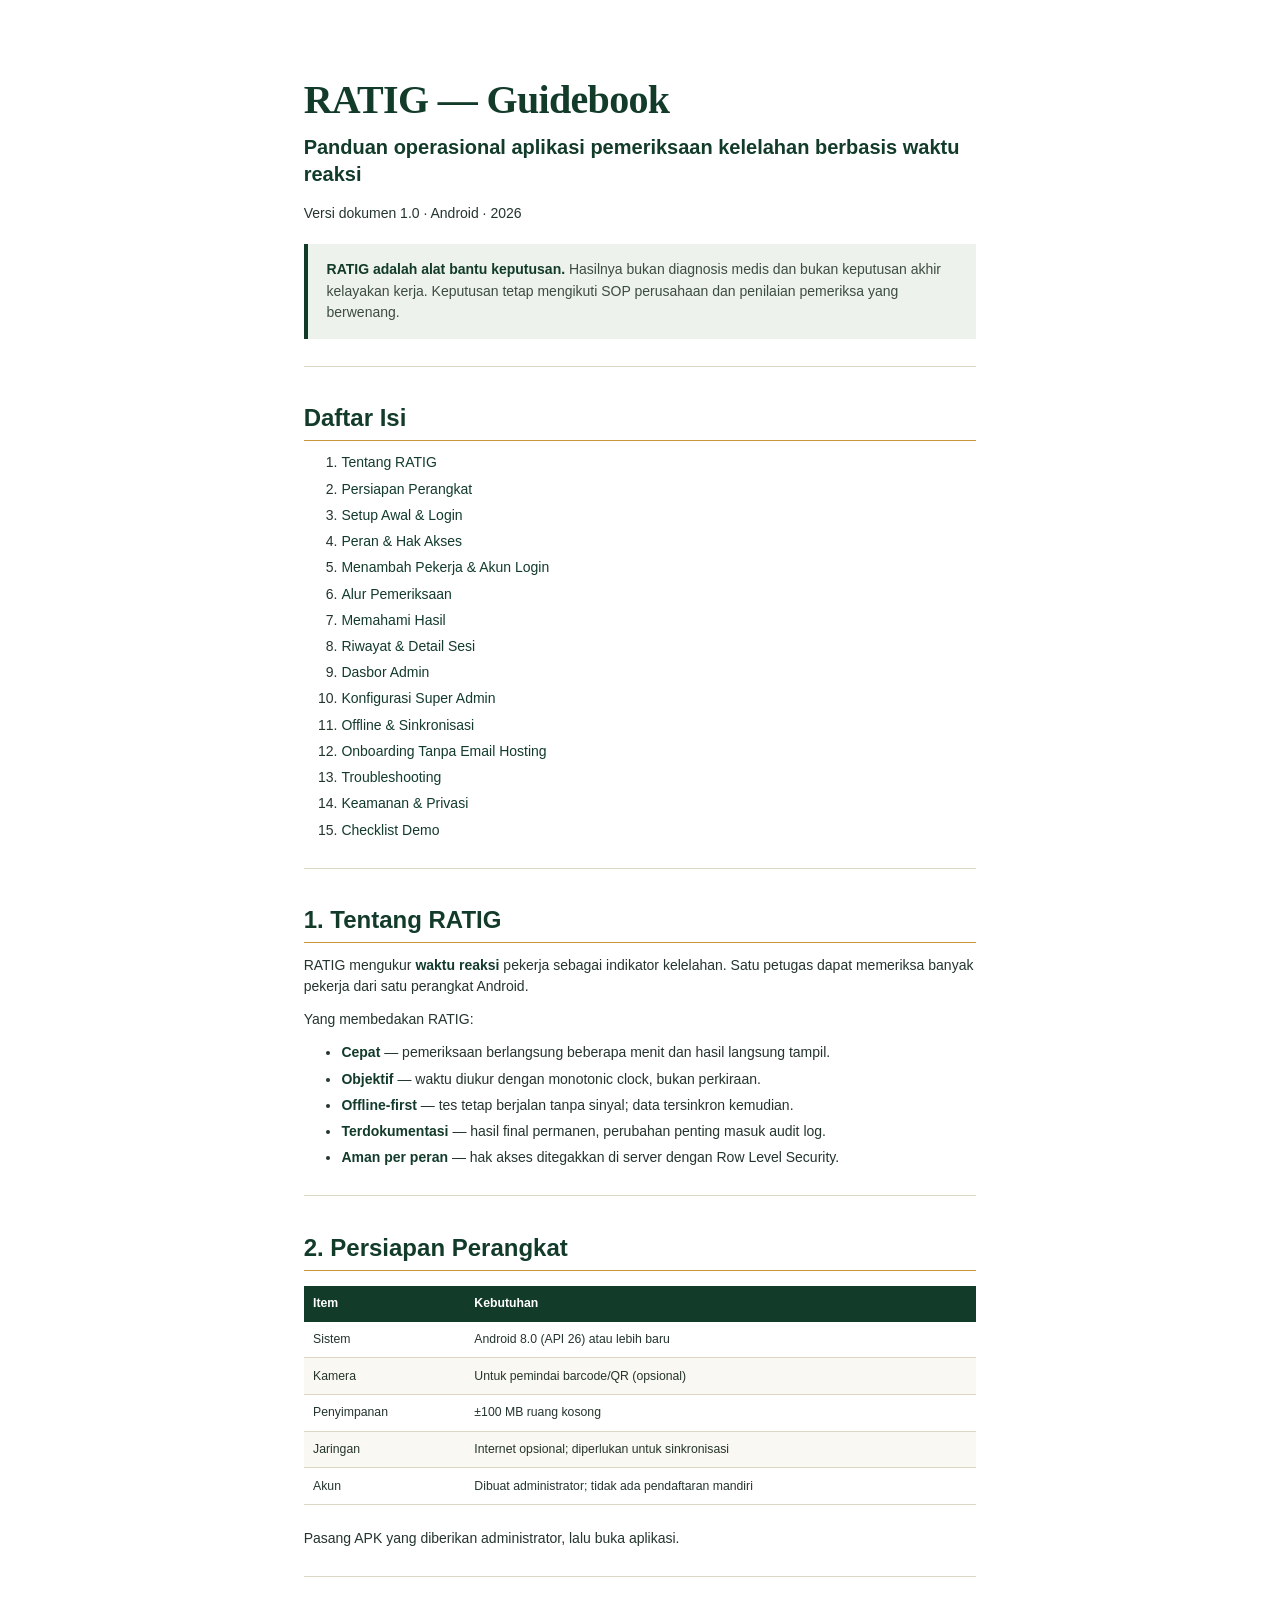
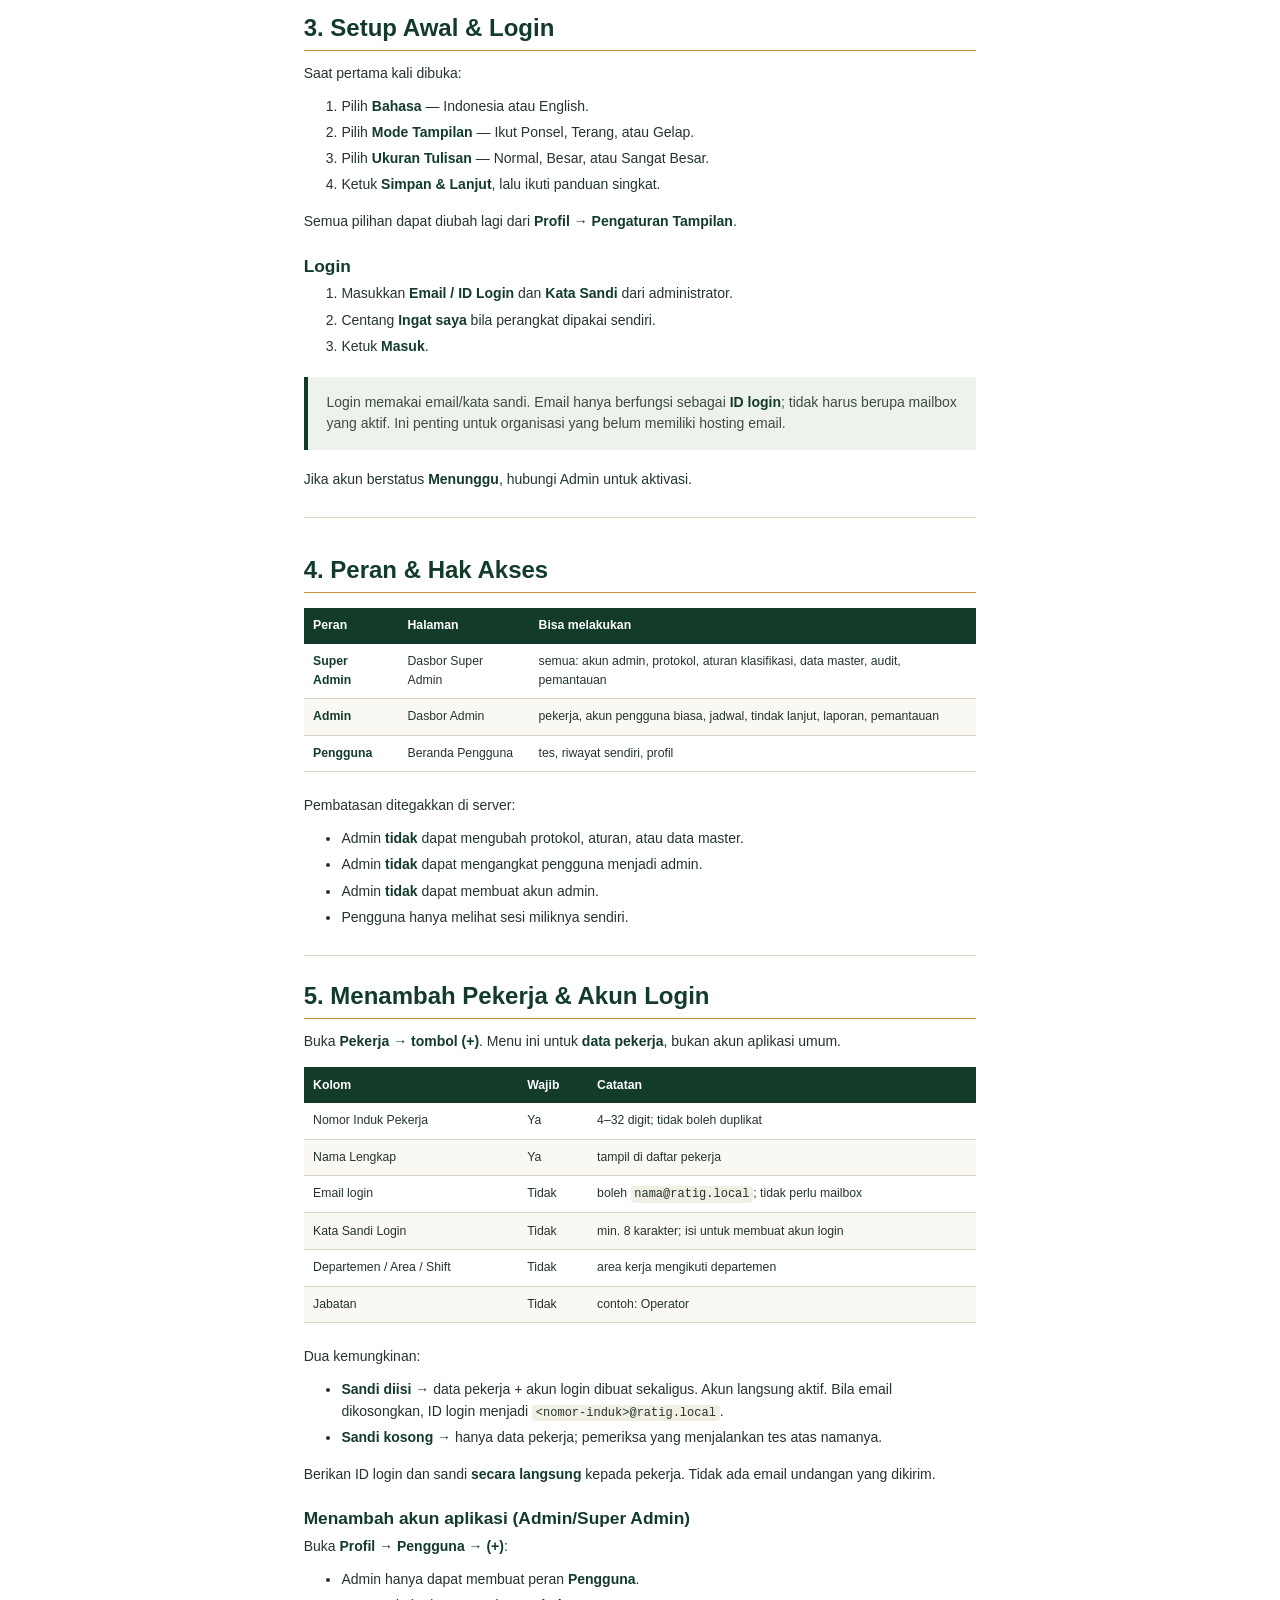
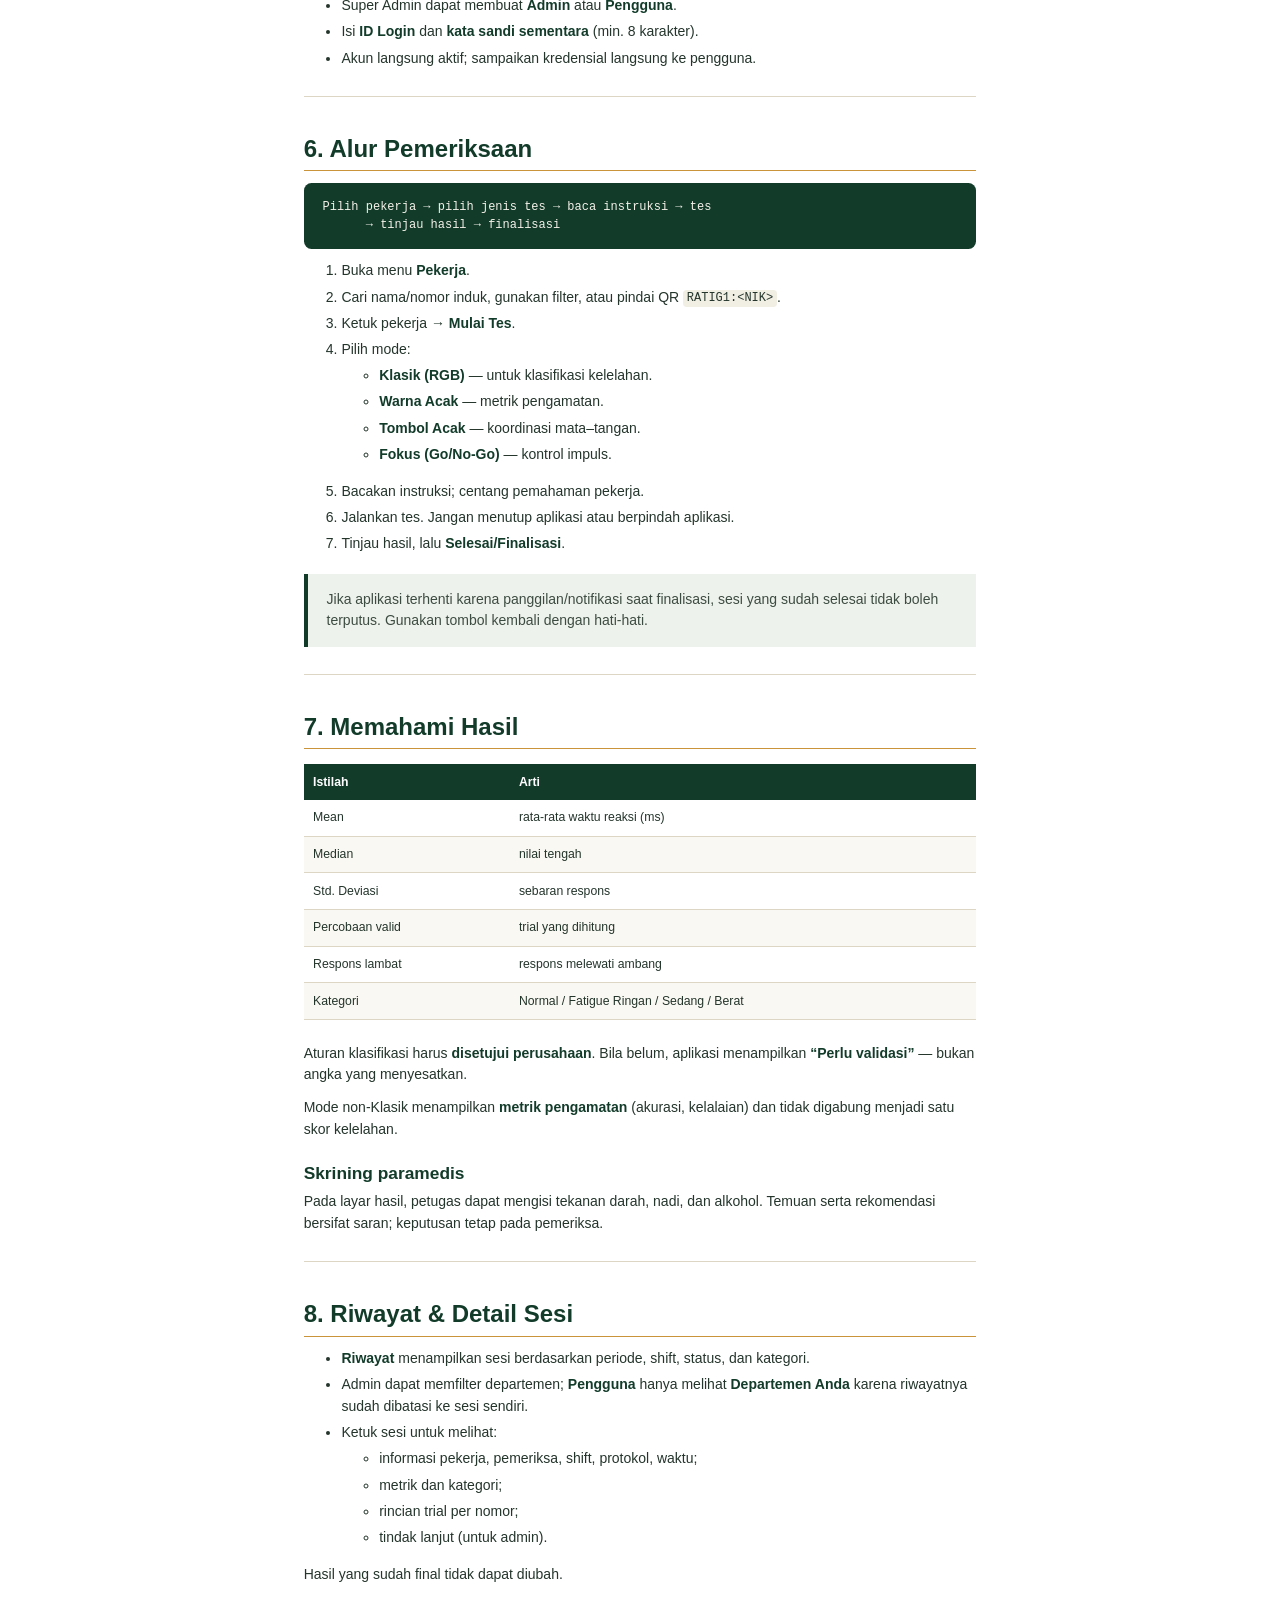
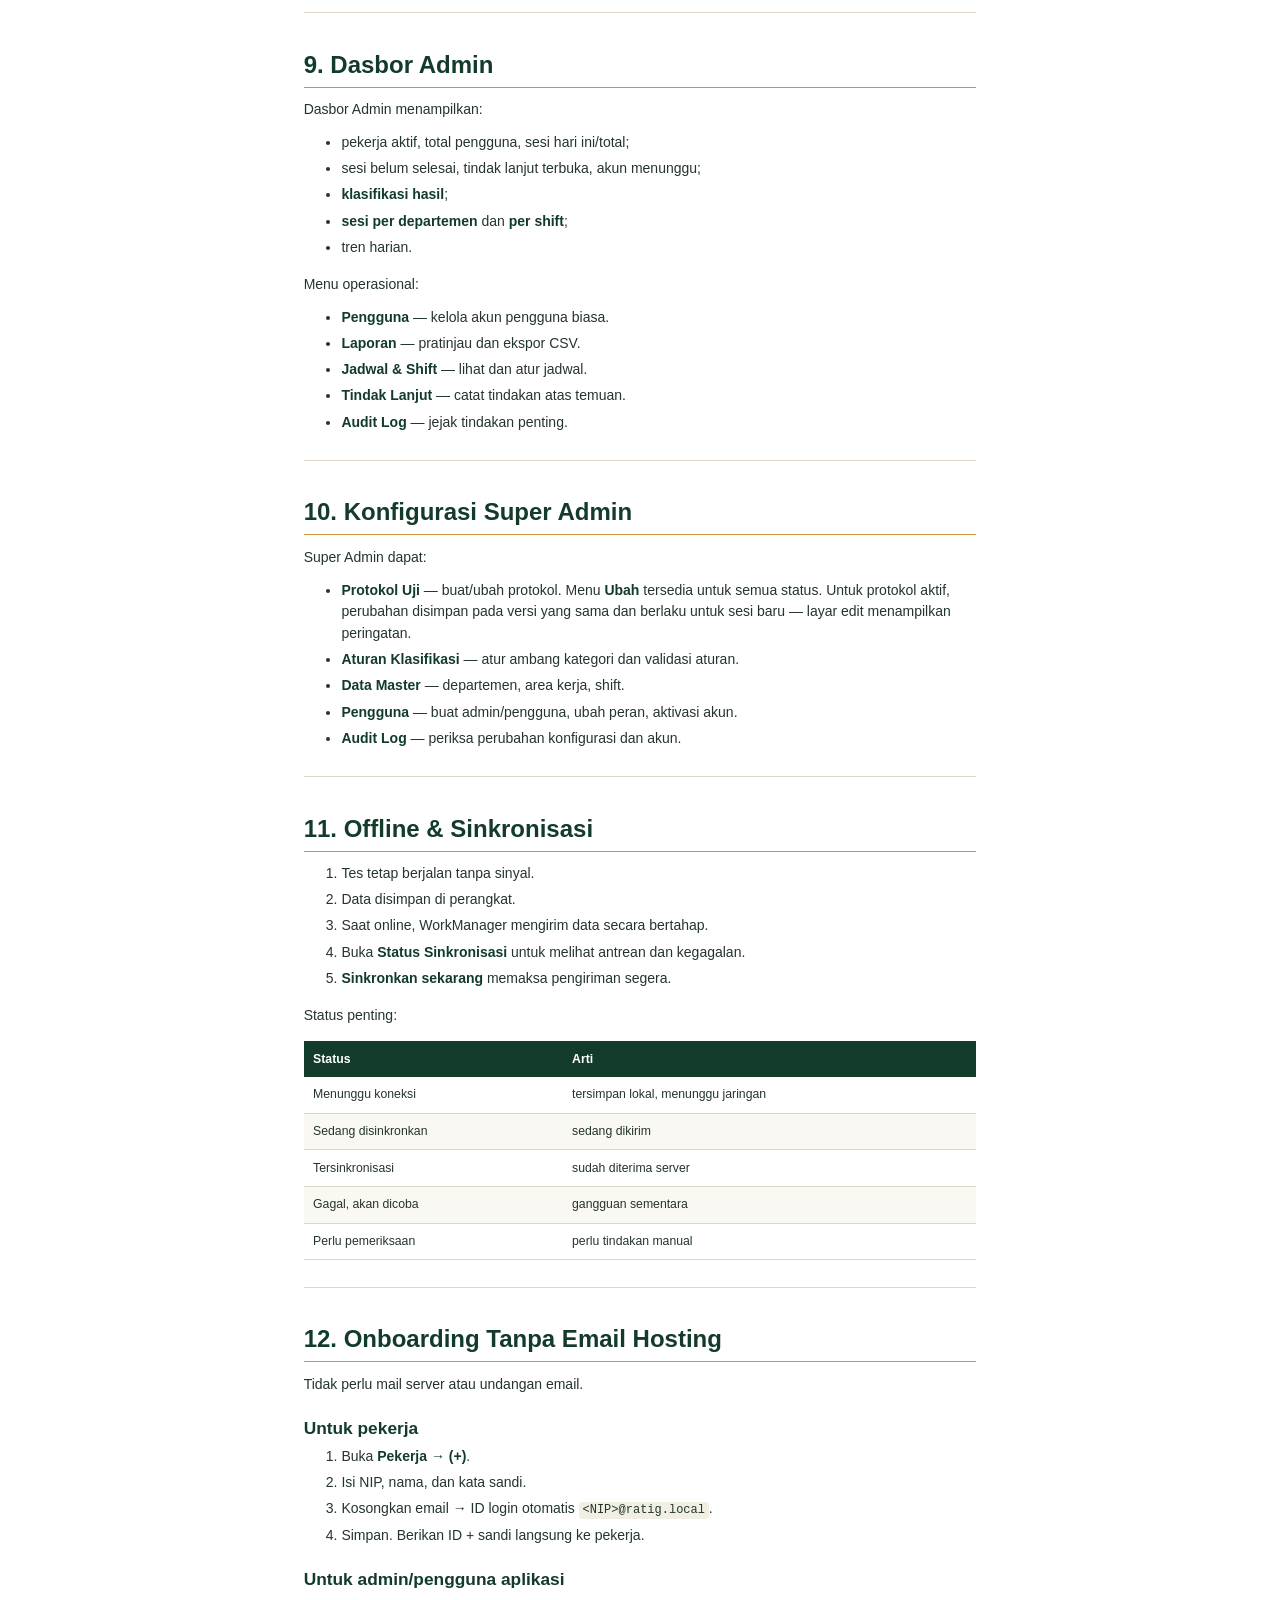
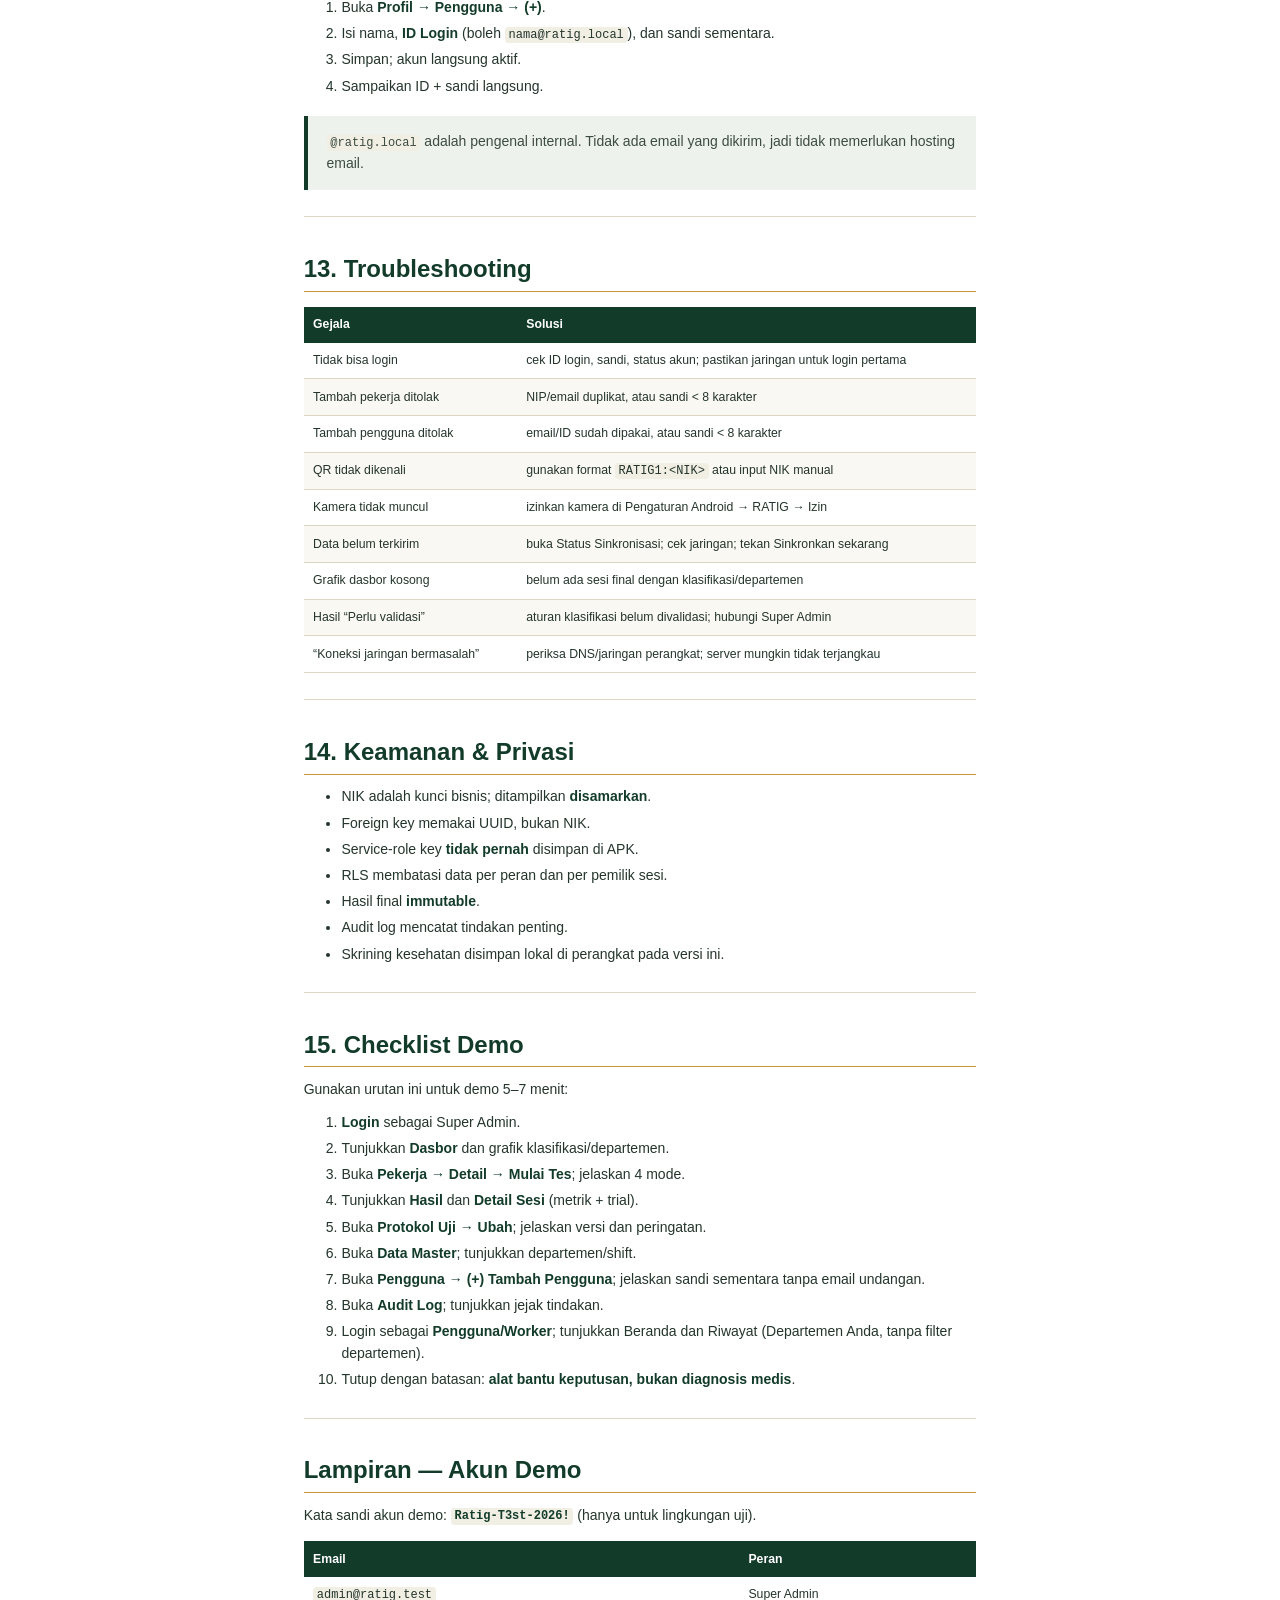
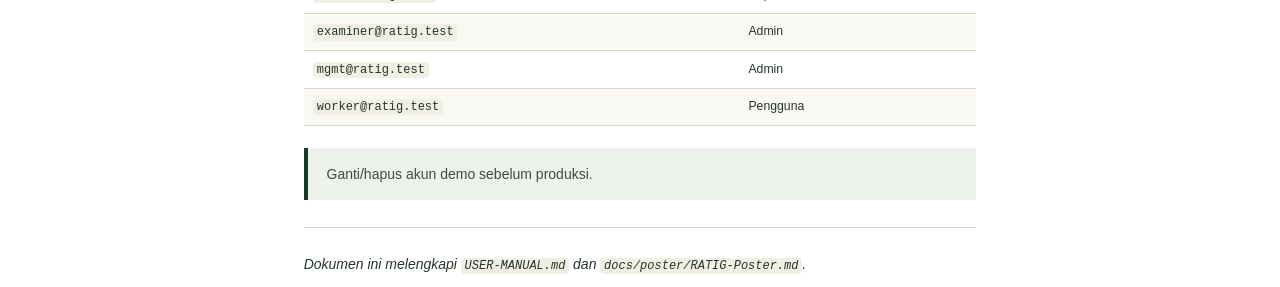
==== docs/guidebook/RATIG-Guidebook.html @ 35137313 "docs: add poster, guidebook, and narrated demo video - A2 poster (Markdown source, HTML layout, 2480" ====
<!DOCTYPE html>
<html xmlns="http://www.w3.org/1999/xhtml">
<head>
  <meta charset="utf-8" />
  <meta name="generator" content="pandoc 3.10.2" />
  <meta name="viewport" content="width=device-width, initial-scale=1.0, user-scalable=yes" />
  <title>RATIG — Guidebook</title>
  <style>
    /* Default styles provided by pandoc.
    ** See https://pandoc.org/MANUAL.html#variables-for-html for config info.
    */
    span.smallcaps{font-variant: small-caps;}
    div.columns{display: flex; gap: 1.5em;}
    div.column{flex: auto;}
    @media screen {
    div.columns{gap: min(4vw, 1.5em);}
    div.column{overflow-x: auto;}
    }
    div.hanging-indent{margin-left: 1.5em; text-indent: -1.5em;}
    /* The extra [class] is a hack that increases specificity enough to
       override a similar rule in reveal.js */
    ul.task-list[class]{list-style: none;}
    ul.task-list li input[type="checkbox"] {
      font-size: inherit;
      width: 0.8em;
      margin: 0 0.8em 0.2em -1.6em;
      vertical-align: middle;
    }
    .display.math{display: block; text-align: center; margin: 0.5rem auto;}
  </style>
  <link rel="stylesheet" href="guidebook.css" />
</head>
<body>
<header id="title-block-header">
<h1 class="title">RATIG — Guidebook</h1>
</header>
<h1 id="ratig--guidebook">RATIG — Guidebook</h1>
<p><strong>Panduan operasional aplikasi pemeriksaan kelelahan berbasis
waktu reaksi</strong></p>
<p>Versi dokumen 1.0 · Android · 2026</p>
<blockquote>
<p><strong>RATIG adalah alat bantu keputusan.</strong> Hasilnya bukan
diagnosis medis dan bukan keputusan akhir kelayakan kerja. Keputusan
tetap mengikuti SOP perusahaan dan penilaian pemeriksa yang
berwenang.</p>
</blockquote>
<hr />
<h2 id="daftar-isi">Daftar Isi</h2>
<ol type="1">
<li><a href="#1-tentang-ratig">Tentang RATIG</a></li>
<li><a href="#2-persiapan-perangkat">Persiapan Perangkat</a></li>
<li><a href="#3-setup-awal--login">Setup Awal &amp; Login</a></li>
<li><a href="#4-peran--hak-akses">Peran &amp; Hak Akses</a></li>
<li><a href="#5-menambah-pekerja--akun-login">Menambah Pekerja &amp;
Akun Login</a></li>
<li><a href="#6-alur-pemeriksaan">Alur Pemeriksaan</a></li>
<li><a href="#7-memahami-hasil">Memahami Hasil</a></li>
<li><a href="#8-riwayat--detail-sesi">Riwayat &amp; Detail Sesi</a></li>
<li><a href="#9-dasbor-admin">Dasbor Admin</a></li>
<li><a href="#10-konfigurasi-super-admin">Konfigurasi Super
Admin</a></li>
<li><a href="#11-offline--sinkronisasi">Offline &amp;
Sinkronisasi</a></li>
<li><a href="#12-onboarding-tanpa-email-hosting">Onboarding Tanpa Email
Hosting</a></li>
<li><a href="#13-troubleshooting">Troubleshooting</a></li>
<li><a href="#14-keamanan--privasi">Keamanan &amp; Privasi</a></li>
<li><a href="#15-checklist-demo">Checklist Demo</a></li>
</ol>
<hr />
<h2 id="1-tentang-ratig">1. Tentang RATIG</h2>
<p>RATIG mengukur <strong>waktu reaksi</strong> pekerja sebagai
indikator kelelahan. Satu petugas dapat memeriksa banyak pekerja dari
satu perangkat Android.</p>
<p>Yang membedakan RATIG:</p>
<ul>
<li><strong>Cepat</strong> — pemeriksaan berlangsung beberapa menit dan
hasil langsung tampil.</li>
<li><strong>Objektif</strong> — waktu diukur dengan monotonic clock,
bukan perkiraan.</li>
<li><strong>Offline-first</strong> — tes tetap berjalan tanpa sinyal;
data tersinkron kemudian.</li>
<li><strong>Terdokumentasi</strong> — hasil final permanen, perubahan
penting masuk audit log.</li>
<li><strong>Aman per peran</strong> — hak akses ditegakkan di server
dengan Row Level Security.</li>
</ul>
<hr />
<h2 id="2-persiapan-perangkat">2. Persiapan Perangkat</h2>
<table>
<thead>
<tr>
<th>Item</th>
<th>Kebutuhan</th>
</tr>
</thead>
<tbody>
<tr>
<td>Sistem</td>
<td>Android 8.0 (API 26) atau lebih baru</td>
</tr>
<tr>
<td>Kamera</td>
<td>Untuk pemindai barcode/QR (opsional)</td>
</tr>
<tr>
<td>Penyimpanan</td>
<td>±100 MB ruang kosong</td>
</tr>
<tr>
<td>Jaringan</td>
<td>Internet opsional; diperlukan untuk sinkronisasi</td>
</tr>
<tr>
<td>Akun</td>
<td>Dibuat administrator; tidak ada pendaftaran mandiri</td>
</tr>
</tbody>
</table>
<p>Pasang APK yang diberikan administrator, lalu buka aplikasi.</p>
<hr />
<h2 id="3-setup-awal--login">3. Setup Awal &amp; Login</h2>
<p>Saat pertama kali dibuka:</p>
<ol type="1">
<li>Pilih <strong>Bahasa</strong> — Indonesia atau English.</li>
<li>Pilih <strong>Mode Tampilan</strong> — Ikut Ponsel, Terang, atau
Gelap.</li>
<li>Pilih <strong>Ukuran Tulisan</strong> — Normal, Besar, atau Sangat
Besar.</li>
<li>Ketuk <strong>Simpan &amp; Lanjut</strong>, lalu ikuti panduan
singkat.</li>
</ol>
<p>Semua pilihan dapat diubah lagi dari <strong>Profil → Pengaturan
Tampilan</strong>.</p>
<h3 id="login">Login</h3>
<ol type="1">
<li>Masukkan <strong>Email / ID Login</strong> dan <strong>Kata
Sandi</strong> dari administrator.</li>
<li>Centang <strong>Ingat saya</strong> bila perangkat dipakai
sendiri.</li>
<li>Ketuk <strong>Masuk</strong>.</li>
</ol>
<blockquote>
<p>Login memakai email/kata sandi. Email hanya berfungsi sebagai
<strong>ID login</strong>; tidak harus berupa mailbox yang aktif. Ini
penting untuk organisasi yang belum memiliki hosting email.</p>
</blockquote>
<p>Jika akun berstatus <strong>Menunggu</strong>, hubungi Admin untuk
aktivasi.</p>
<hr />
<h2 id="4-peran--hak-akses">4. Peran &amp; Hak Akses</h2>
<table>
<thead>
<tr>
<th>Peran</th>
<th>Halaman</th>
<th>Bisa melakukan</th>
</tr>
</thead>
<tbody>
<tr>
<td><strong>Super Admin</strong></td>
<td>Dasbor Super Admin</td>
<td>semua: akun admin, protokol, aturan klasifikasi, data master, audit,
pemantauan</td>
</tr>
<tr>
<td><strong>Admin</strong></td>
<td>Dasbor Admin</td>
<td>pekerja, akun pengguna biasa, jadwal, tindak lanjut, laporan,
pemantauan</td>
</tr>
<tr>
<td><strong>Pengguna</strong></td>
<td>Beranda Pengguna</td>
<td>tes, riwayat sendiri, profil</td>
</tr>
</tbody>
</table>
<p>Pembatasan ditegakkan di server:</p>
<ul>
<li>Admin <strong>tidak</strong> dapat mengubah protokol, aturan, atau
data master.</li>
<li>Admin <strong>tidak</strong> dapat mengangkat pengguna menjadi
admin.</li>
<li>Admin <strong>tidak</strong> dapat membuat akun admin.</li>
<li>Pengguna hanya melihat sesi miliknya sendiri.</li>
</ul>
<hr />
<h2 id="5-menambah-pekerja--akun-login">5. Menambah Pekerja &amp; Akun
Login</h2>
<p>Buka <strong>Pekerja → tombol (+)</strong>. Menu ini untuk
<strong>data pekerja</strong>, bukan akun aplikasi umum.</p>
<table>
<thead>
<tr>
<th>Kolom</th>
<th>Wajib</th>
<th>Catatan</th>
</tr>
</thead>
<tbody>
<tr>
<td>Nomor Induk Pekerja</td>
<td>Ya</td>
<td>4–32 digit; tidak boleh duplikat</td>
</tr>
<tr>
<td>Nama Lengkap</td>
<td>Ya</td>
<td>tampil di daftar pekerja</td>
</tr>
<tr>
<td>Email login</td>
<td>Tidak</td>
<td>boleh <code>nama@ratig.local</code>; tidak perlu mailbox</td>
</tr>
<tr>
<td>Kata Sandi Login</td>
<td>Tidak</td>
<td>min. 8 karakter; isi untuk membuat akun login</td>
</tr>
<tr>
<td>Departemen / Area / Shift</td>
<td>Tidak</td>
<td>area kerja mengikuti departemen</td>
</tr>
<tr>
<td>Jabatan</td>
<td>Tidak</td>
<td>contoh: Operator</td>
</tr>
</tbody>
</table>
<p>Dua kemungkinan:</p>
<ul>
<li><strong>Sandi diisi</strong> → data pekerja + akun login dibuat
sekaligus. Akun langsung aktif. Bila email dikosongkan, ID login menjadi
<code>&lt;nomor-induk&gt;@ratig.local</code>.</li>
<li><strong>Sandi kosong</strong> → hanya data pekerja; pemeriksa yang
menjalankan tes atas namanya.</li>
</ul>
<p>Berikan ID login dan sandi <strong>secara langsung</strong> kepada
pekerja. Tidak ada email undangan yang dikirim.</p>
<h3 id="menambah-akun-aplikasi-adminsuper-admin">Menambah akun aplikasi
(Admin/Super Admin)</h3>
<p>Buka <strong>Profil → Pengguna → (+)</strong>:</p>
<ul>
<li>Admin hanya dapat membuat peran <strong>Pengguna</strong>.</li>
<li>Super Admin dapat membuat <strong>Admin</strong> atau
<strong>Pengguna</strong>.</li>
<li>Isi <strong>ID Login</strong> dan <strong>kata sandi
sementara</strong> (min. 8 karakter).</li>
<li>Akun langsung aktif; sampaikan kredensial langsung ke pengguna.</li>
</ul>
<hr />
<h2 id="6-alur-pemeriksaan">6. Alur Pemeriksaan</h2>
<pre><code>Pilih pekerja → pilih jenis tes → baca instruksi → tes
      → tinjau hasil → finalisasi</code></pre>
<ol type="1">
<li>Buka menu <strong>Pekerja</strong>.</li>
<li>Cari nama/nomor induk, gunakan filter, atau pindai QR
<code>RATIG1:&lt;NIK&gt;</code>.</li>
<li>Ketuk pekerja → <strong>Mulai Tes</strong>.</li>
<li>Pilih mode:
<ul>
<li><strong>Klasik (RGB)</strong> — untuk klasifikasi kelelahan.</li>
<li><strong>Warna Acak</strong> — metrik pengamatan.</li>
<li><strong>Tombol Acak</strong> — koordinasi mata–tangan.</li>
<li><strong>Fokus (Go/No-Go)</strong> — kontrol impuls.</li>
</ul></li>
<li>Bacakan instruksi; centang pemahaman pekerja.</li>
<li>Jalankan tes. Jangan menutup aplikasi atau berpindah aplikasi.</li>
<li>Tinjau hasil, lalu <strong>Selesai/Finalisasi</strong>.</li>
</ol>
<blockquote>
<p>Jika aplikasi terhenti karena panggilan/notifikasi saat finalisasi,
sesi yang sudah selesai tidak boleh terputus. Gunakan tombol kembali
dengan hati-hati.</p>
</blockquote>
<hr />
<h2 id="7-memahami-hasil">7. Memahami Hasil</h2>
<table>
<thead>
<tr>
<th>Istilah</th>
<th>Arti</th>
</tr>
</thead>
<tbody>
<tr>
<td>Mean</td>
<td>rata-rata waktu reaksi (ms)</td>
</tr>
<tr>
<td>Median</td>
<td>nilai tengah</td>
</tr>
<tr>
<td>Std. Deviasi</td>
<td>sebaran respons</td>
</tr>
<tr>
<td>Percobaan valid</td>
<td>trial yang dihitung</td>
</tr>
<tr>
<td>Respons lambat</td>
<td>respons melewati ambang</td>
</tr>
<tr>
<td>Kategori</td>
<td>Normal / Fatigue Ringan / Sedang / Berat</td>
</tr>
</tbody>
</table>
<p>Aturan klasifikasi harus <strong>disetujui perusahaan</strong>. Bila
belum, aplikasi menampilkan <strong>“Perlu validasi”</strong> — bukan
angka yang menyesatkan.</p>
<p>Mode non-Klasik menampilkan <strong>metrik pengamatan</strong>
(akurasi, kelalaian) dan tidak digabung menjadi satu skor kelelahan.</p>
<h3 id="skrining-paramedis">Skrining paramedis</h3>
<p>Pada layar hasil, petugas dapat mengisi tekanan darah, nadi, dan
alkohol. Temuan serta rekomendasi bersifat saran; keputusan tetap pada
pemeriksa.</p>
<hr />
<h2 id="8-riwayat--detail-sesi">8. Riwayat &amp; Detail Sesi</h2>
<ul>
<li><strong>Riwayat</strong> menampilkan sesi berdasarkan periode,
shift, status, dan kategori.</li>
<li>Admin dapat memfilter departemen; <strong>Pengguna</strong> hanya
melihat <strong>Departemen Anda</strong> karena riwayatnya sudah
dibatasi ke sesi sendiri.</li>
<li>Ketuk sesi untuk melihat:
<ul>
<li>informasi pekerja, pemeriksa, shift, protokol, waktu;</li>
<li>metrik dan kategori;</li>
<li>rincian trial per nomor;</li>
<li>tindak lanjut (untuk admin).</li>
</ul></li>
</ul>
<p>Hasil yang sudah final tidak dapat diubah.</p>
<hr />
<h2 id="9-dasbor-admin">9. Dasbor Admin</h2>
<p>Dasbor Admin menampilkan:</p>
<ul>
<li>pekerja aktif, total pengguna, sesi hari ini/total;</li>
<li>sesi belum selesai, tindak lanjut terbuka, akun menunggu;</li>
<li><strong>klasifikasi hasil</strong>;</li>
<li><strong>sesi per departemen</strong> dan <strong>per
shift</strong>;</li>
<li>tren harian.</li>
</ul>
<p>Menu operasional:</p>
<ul>
<li><strong>Pengguna</strong> — kelola akun pengguna biasa.</li>
<li><strong>Laporan</strong> — pratinjau dan ekspor CSV.</li>
<li><strong>Jadwal &amp; Shift</strong> — lihat dan atur jadwal.</li>
<li><strong>Tindak Lanjut</strong> — catat tindakan atas temuan.</li>
<li><strong>Audit Log</strong> — jejak tindakan penting.</li>
</ul>
<hr />
<h2 id="10-konfigurasi-super-admin">10. Konfigurasi Super Admin</h2>
<p>Super Admin dapat:</p>
<ul>
<li><strong>Protokol Uji</strong> — buat/ubah protokol. Menu
<strong>Ubah</strong> tersedia untuk semua status. Untuk protokol aktif,
perubahan disimpan pada versi yang sama dan berlaku untuk sesi baru —
layar edit menampilkan peringatan.</li>
<li><strong>Aturan Klasifikasi</strong> — atur ambang kategori dan
validasi aturan.</li>
<li><strong>Data Master</strong> — departemen, area kerja, shift.</li>
<li><strong>Pengguna</strong> — buat admin/pengguna, ubah peran,
aktivasi akun.</li>
<li><strong>Audit Log</strong> — periksa perubahan konfigurasi dan
akun.</li>
</ul>
<hr />
<h2 id="11-offline--sinkronisasi">11. Offline &amp; Sinkronisasi</h2>
<ol type="1">
<li>Tes tetap berjalan tanpa sinyal.</li>
<li>Data disimpan di perangkat.</li>
<li>Saat online, WorkManager mengirim data secara bertahap.</li>
<li>Buka <strong>Status Sinkronisasi</strong> untuk melihat antrean dan
kegagalan.</li>
<li><strong>Sinkronkan sekarang</strong> memaksa pengiriman segera.</li>
</ol>
<p>Status penting:</p>
<table>
<thead>
<tr>
<th>Status</th>
<th>Arti</th>
</tr>
</thead>
<tbody>
<tr>
<td>Menunggu koneksi</td>
<td>tersimpan lokal, menunggu jaringan</td>
</tr>
<tr>
<td>Sedang disinkronkan</td>
<td>sedang dikirim</td>
</tr>
<tr>
<td>Tersinkronisasi</td>
<td>sudah diterima server</td>
</tr>
<tr>
<td>Gagal, akan dicoba</td>
<td>gangguan sementara</td>
</tr>
<tr>
<td>Perlu pemeriksaan</td>
<td>perlu tindakan manual</td>
</tr>
</tbody>
</table>
<hr />
<h2 id="12-onboarding-tanpa-email-hosting">12. Onboarding Tanpa Email
Hosting</h2>
<p>Tidak perlu mail server atau undangan email.</p>
<h3 id="untuk-pekerja">Untuk pekerja</h3>
<ol type="1">
<li>Buka <strong>Pekerja → (+)</strong>.</li>
<li>Isi NIP, nama, dan kata sandi.</li>
<li>Kosongkan email → ID login otomatis
<code>&lt;NIP&gt;@ratig.local</code>.</li>
<li>Simpan. Berikan ID + sandi langsung ke pekerja.</li>
</ol>
<h3 id="untuk-adminpengguna-aplikasi">Untuk admin/pengguna aplikasi</h3>
<ol type="1">
<li>Buka <strong>Profil → Pengguna → (+)</strong>.</li>
<li>Isi nama, <strong>ID Login</strong> (boleh
<code>nama@ratig.local</code>), dan sandi sementara.</li>
<li>Simpan; akun langsung aktif.</li>
<li>Sampaikan ID + sandi langsung.</li>
</ol>
<blockquote>
<p><code>@ratig.local</code> adalah pengenal internal. Tidak ada email
yang dikirim, jadi tidak memerlukan hosting email.</p>
</blockquote>
<hr />
<h2 id="13-troubleshooting">13. Troubleshooting</h2>
<table>
<thead>
<tr>
<th>Gejala</th>
<th>Solusi</th>
</tr>
</thead>
<tbody>
<tr>
<td>Tidak bisa login</td>
<td>cek ID login, sandi, status akun; pastikan jaringan untuk login
pertama</td>
</tr>
<tr>
<td>Tambah pekerja ditolak</td>
<td>NIP/email duplikat, atau sandi &lt; 8 karakter</td>
</tr>
<tr>
<td>Tambah pengguna ditolak</td>
<td>email/ID sudah dipakai, atau sandi &lt; 8 karakter</td>
</tr>
<tr>
<td>QR tidak dikenali</td>
<td>gunakan format <code>RATIG1:&lt;NIK&gt;</code> atau input NIK
manual</td>
</tr>
<tr>
<td>Kamera tidak muncul</td>
<td>izinkan kamera di Pengaturan Android → RATIG → Izin</td>
</tr>
<tr>
<td>Data belum terkirim</td>
<td>buka Status Sinkronisasi; cek jaringan; tekan Sinkronkan
sekarang</td>
</tr>
<tr>
<td>Grafik dasbor kosong</td>
<td>belum ada sesi final dengan klasifikasi/departemen</td>
</tr>
<tr>
<td>Hasil “Perlu validasi”</td>
<td>aturan klasifikasi belum divalidasi; hubungi Super Admin</td>
</tr>
<tr>
<td>“Koneksi jaringan bermasalah”</td>
<td>periksa DNS/jaringan perangkat; server mungkin tidak terjangkau</td>
</tr>
</tbody>
</table>
<hr />
<h2 id="14-keamanan--privasi">14. Keamanan &amp; Privasi</h2>
<ul>
<li>NIK adalah kunci bisnis; ditampilkan
<strong>disamarkan</strong>.</li>
<li>Foreign key memakai UUID, bukan NIK.</li>
<li>Service-role key <strong>tidak pernah</strong> disimpan di APK.</li>
<li>RLS membatasi data per peran dan per pemilik sesi.</li>
<li>Hasil final <strong>immutable</strong>.</li>
<li>Audit log mencatat tindakan penting.</li>
<li>Skrining kesehatan disimpan lokal di perangkat pada versi ini.</li>
</ul>
<hr />
<h2 id="15-checklist-demo">15. Checklist Demo</h2>
<p>Gunakan urutan ini untuk demo 5–7 menit:</p>
<ol type="1">
<li><strong>Login</strong> sebagai Super Admin.</li>
<li>Tunjukkan <strong>Dasbor</strong> dan grafik
klasifikasi/departemen.</li>
<li>Buka <strong>Pekerja → Detail → Mulai Tes</strong>; jelaskan 4
mode.</li>
<li>Tunjukkan <strong>Hasil</strong> dan <strong>Detail Sesi</strong>
(metrik + trial).</li>
<li>Buka <strong>Protokol Uji → Ubah</strong>; jelaskan versi dan
peringatan.</li>
<li>Buka <strong>Data Master</strong>; tunjukkan departemen/shift.</li>
<li>Buka <strong>Pengguna → (+) Tambah Pengguna</strong>; jelaskan sandi
sementara tanpa email undangan.</li>
<li>Buka <strong>Audit Log</strong>; tunjukkan jejak tindakan.</li>
<li>Login sebagai <strong>Pengguna/Worker</strong>; tunjukkan Beranda
dan Riwayat (Departemen Anda, tanpa filter departemen).</li>
<li>Tutup dengan batasan: <strong>alat bantu keputusan, bukan diagnosis
medis</strong>.</li>
</ol>
<hr />
<h2 id="lampiran--akun-demo">Lampiran — Akun Demo</h2>
<p>Kata sandi akun demo: <strong><code>Ratig-T3st-2026!</code></strong>
(hanya untuk lingkungan uji).</p>
<table>
<thead>
<tr>
<th>Email</th>
<th>Peran</th>
</tr>
</thead>
<tbody>
<tr>
<td><code>admin@ratig.test</code></td>
<td>Super Admin</td>
</tr>
<tr>
<td><code>examiner@ratig.test</code></td>
<td>Admin</td>
</tr>
<tr>
<td><code>mgmt@ratig.test</code></td>
<td>Admin</td>
</tr>
<tr>
<td><code>worker@ratig.test</code></td>
<td>Pengguna</td>
</tr>
</tbody>
</table>
<blockquote>
<p>Ganti/hapus akun demo sebelum produksi.</p>
</blockquote>
<hr />
<p><em>Dokumen ini melengkapi <code>USER-MANUAL.md</code> dan
<code>docs/poster/RATIG-Poster.md</code>.</em></p>
</body>
</html>
---- docs/guidebook/guidebook.css ----
@page {
  size: A4;
  margin: 18mm 16mm 20mm;
}

#title-block-header {
  display: none;
}

html {
  background: #ffffff;
}

body {
  max-width: 178mm;
  margin: 0 auto;
  color: #24352c;
  background: #ffffff;
  font-family: "Segoe UI", Arial, sans-serif;
  font-size: 10.5pt;
  line-height: 1.55;
}

h1, h2, h3, h4 {
  color: #123b2a;
  font-family: "Segoe UI", Arial, sans-serif;
  line-height: 1.18;
}

h1 {
  font-family: Georgia, "Times New Roman", serif;
  font-size: 30pt;
  margin: 20mm 0 3mm;
  letter-spacing: -0.5pt;
}

h1 + p strong:first-child {
  display: block;
  font-size: 15pt;
  line-height: 1.35;
  color: #123b2a;
  margin-bottom: 4mm;
}

h2 {
  font-size: 18pt;
  margin: 10mm 0 3mm;
  padding-bottom: 2mm;
  border-bottom: 1.2pt solid #c9943a;
  page-break-after: avoid;
}

/* Keep the worker registration table on the same page as its heading. */
#\35-menambah-pekerja--akun-login {
  page-break-before: always;
  margin-top: 0;
}

h3 {
  font-size: 13pt;
  margin: 6mm 0 2mm;
  page-break-after: avoid;
}

p {
  margin: 0 0 3mm;
}

strong {
  color: #123b2a;
}

blockquote {
  margin: 5mm 0;
  padding: 4mm 5mm;
  background: #eef2ec;
  border-left: 3pt solid #123b2a;
  color: #3d4c42;
  page-break-inside: avoid;
}

blockquote p {
  margin: 0;
}

ul, ol {
  margin: 0 0 4mm 5mm;
  padding-left: 5mm;
}

li {
  margin: 1.2mm 0;
}

table {
  width: 100%;
  border-collapse: collapse;
  margin: 4mm 0 6mm;
  font-size: 9.2pt;
  page-break-inside: avoid;
}

th {
  background: #123b2a;
  color: #ffffff;
  text-align: left;
  padding: 2.2mm 2.5mm;
  font-weight: 600;
}

td {
  border-bottom: 0.5pt solid #ddd6c5;
  padding: 2.2mm 2.5mm;
  vertical-align: top;
}

tr:nth-child(even) td {
  background: #faf8f2;
}

code {
  font-family: Consolas, "Courier New", monospace;
  font-size: 9pt;
  background: #f1eee4;
  padding: 0.3mm 1mm;
  border-radius: 1mm;
}

pre {
  background: #123b2a;
  color: #f4f1e8;
  padding: 4mm 5mm;
  border-radius: 2mm;
  font-size: 8.5pt;
  line-height: 1.5;
  page-break-inside: avoid;
}

pre code {
  background: transparent;
  color: inherit;
  padding: 0;
}

hr {
  border: none;
  border-top: 0.7pt solid #ddd6c5;
  margin: 7mm 0;
}

a {
  color: #123b2a;
  text-decoration: none;
}

h2 + table, h2 + pre, h2 + blockquote {
  page-break-before: avoid;
}

p, li, td {
  orphans: 3;
  widows: 3;
}
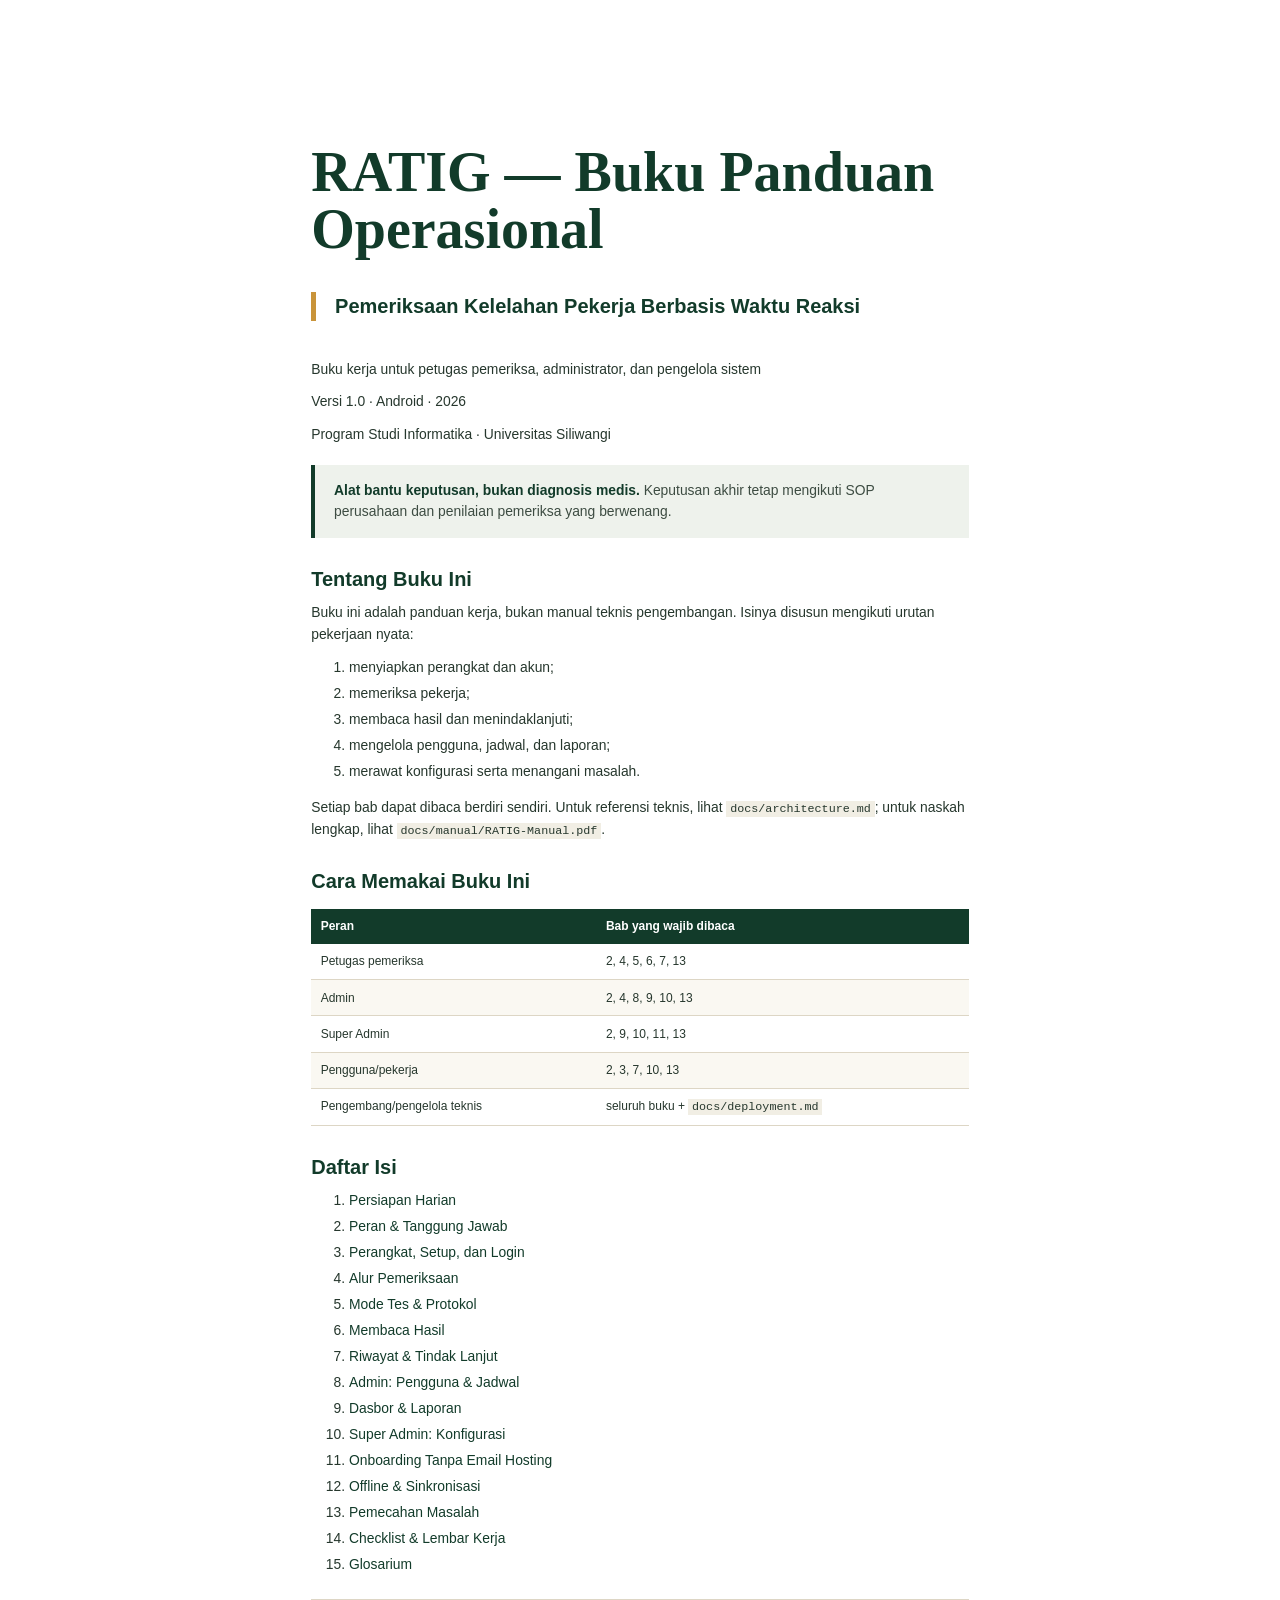
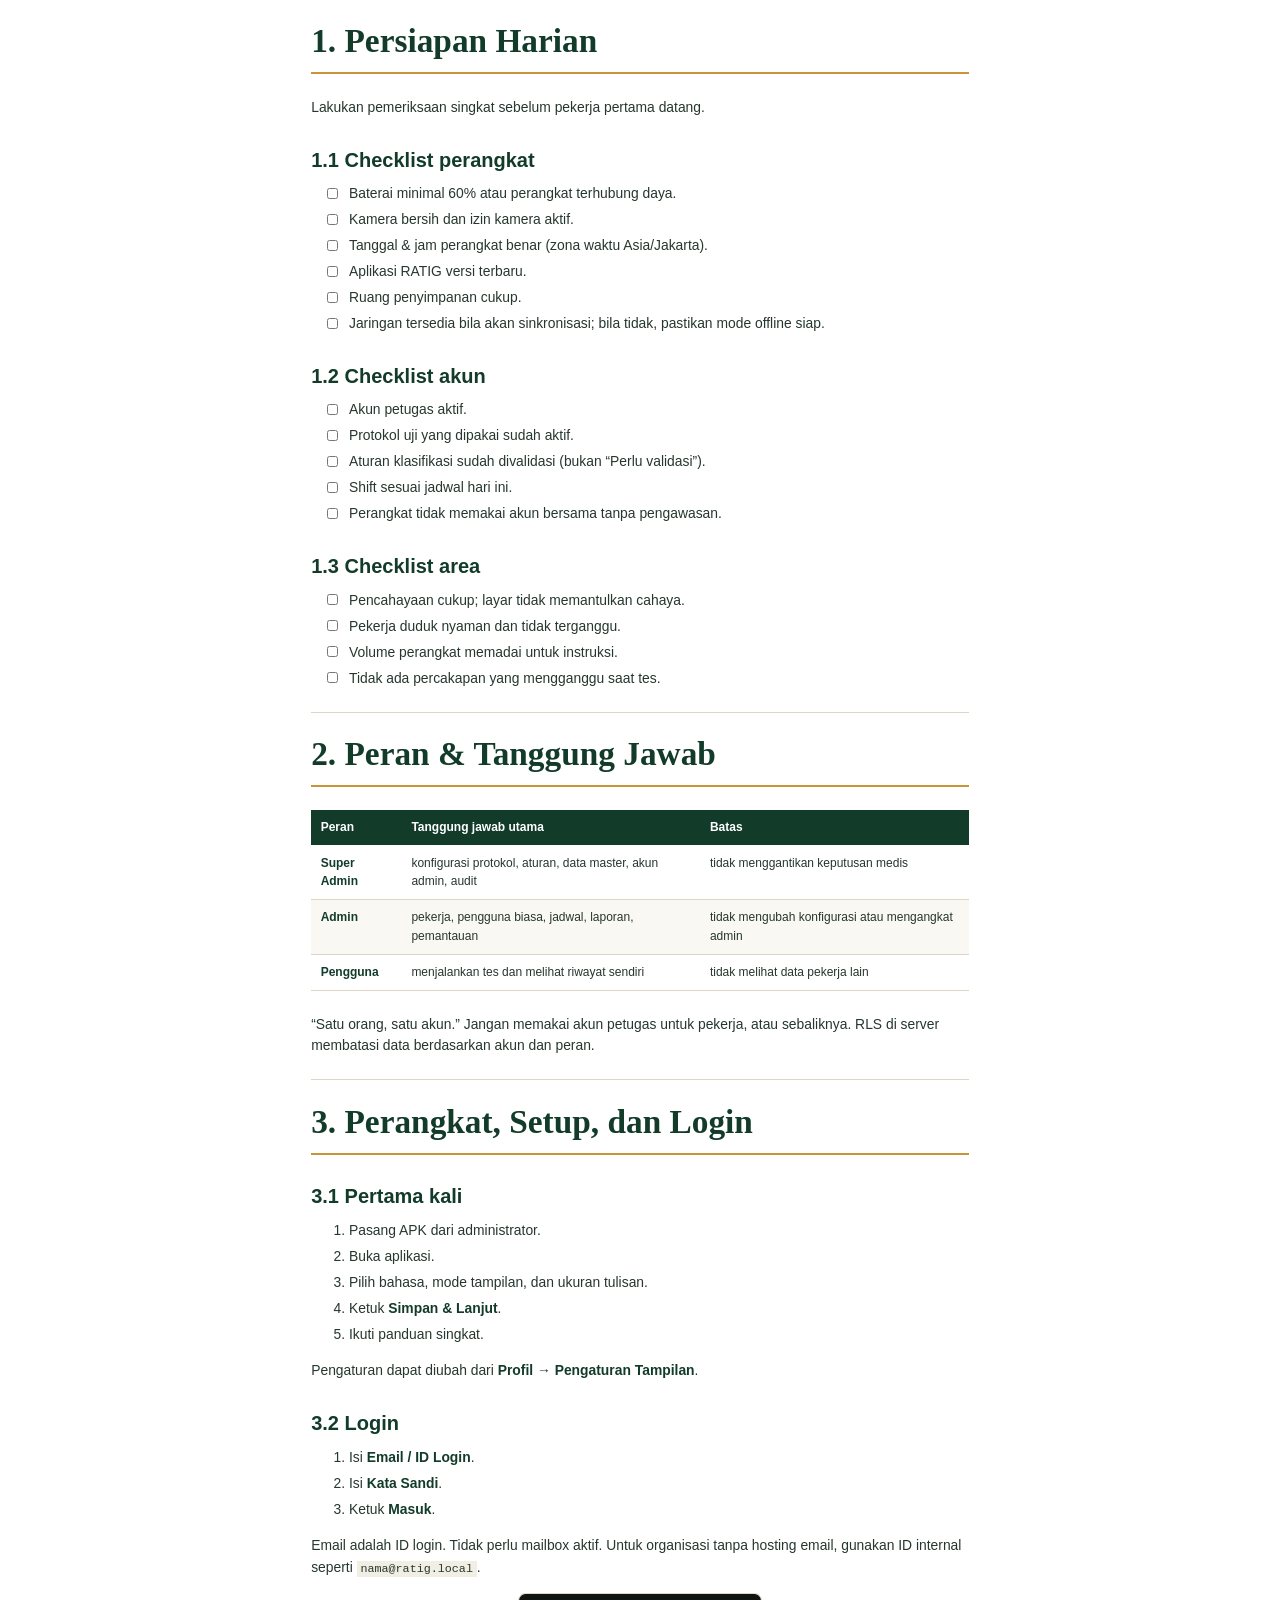
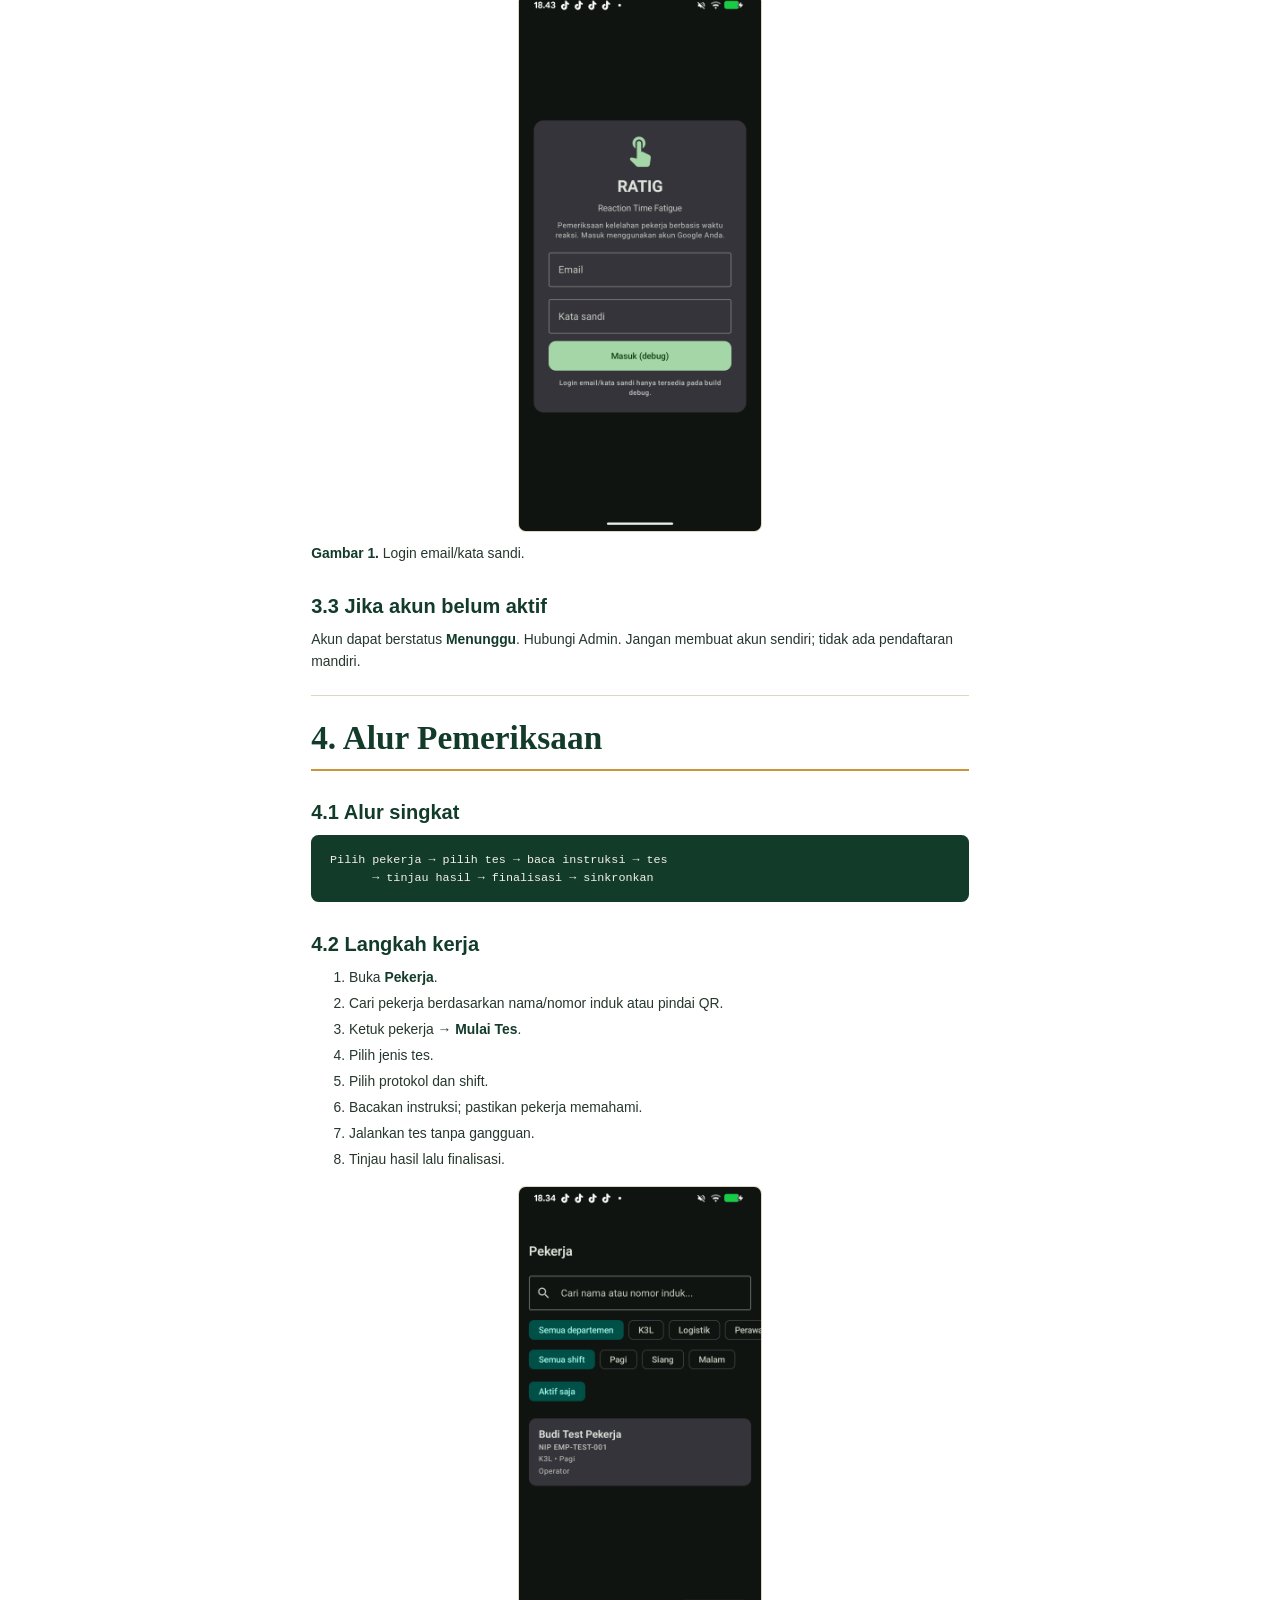
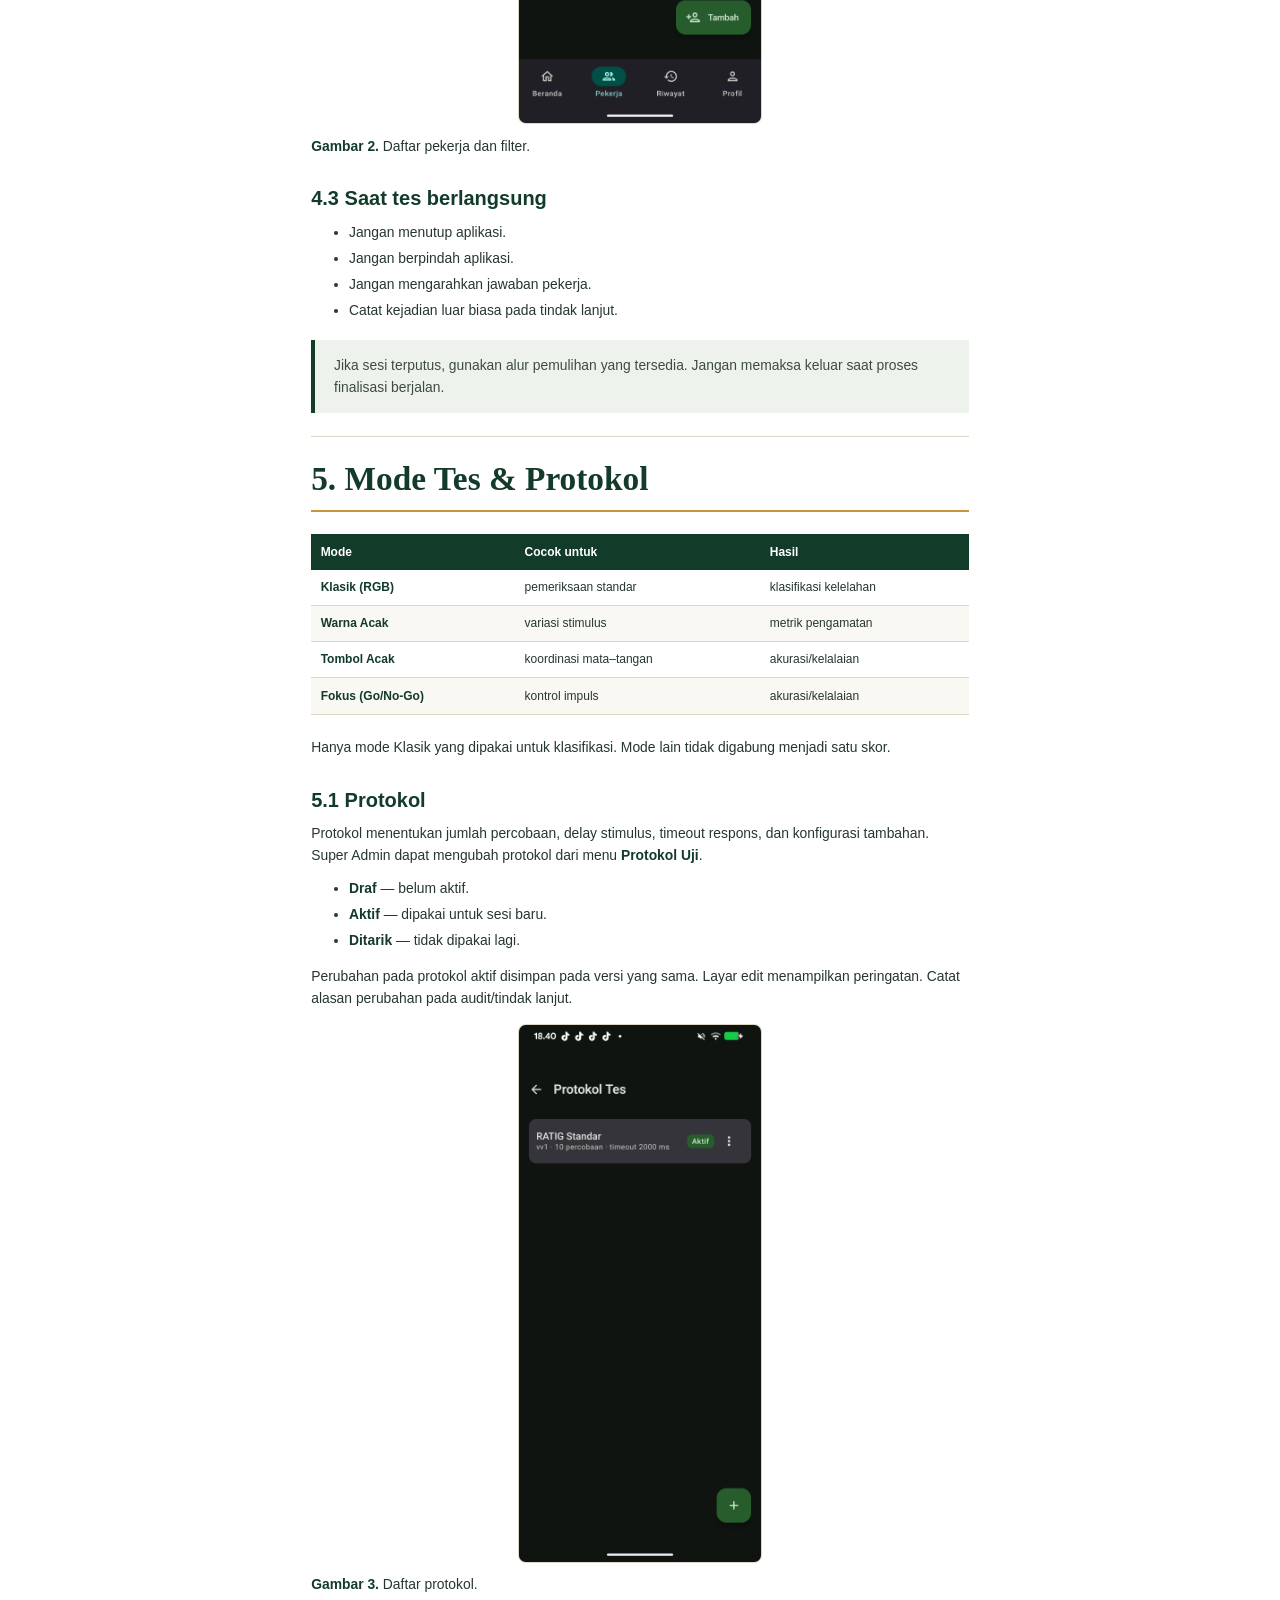
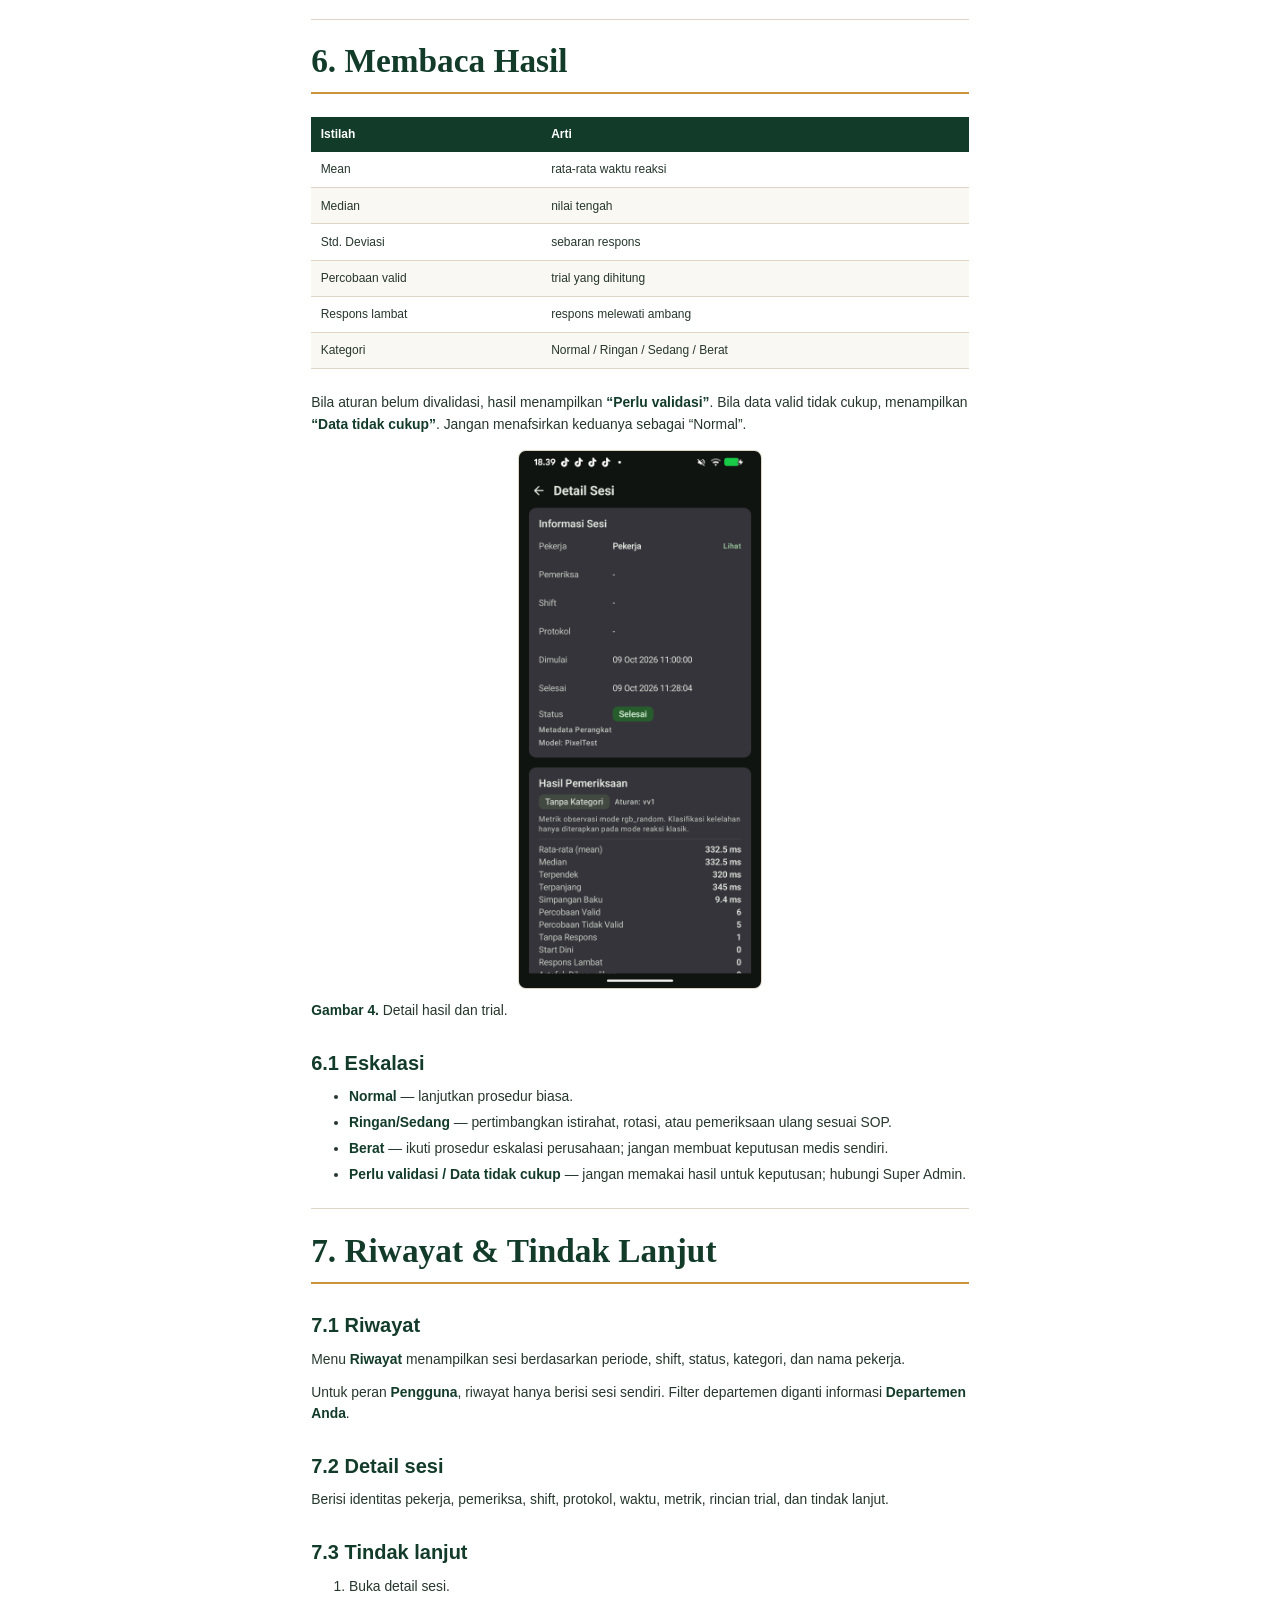
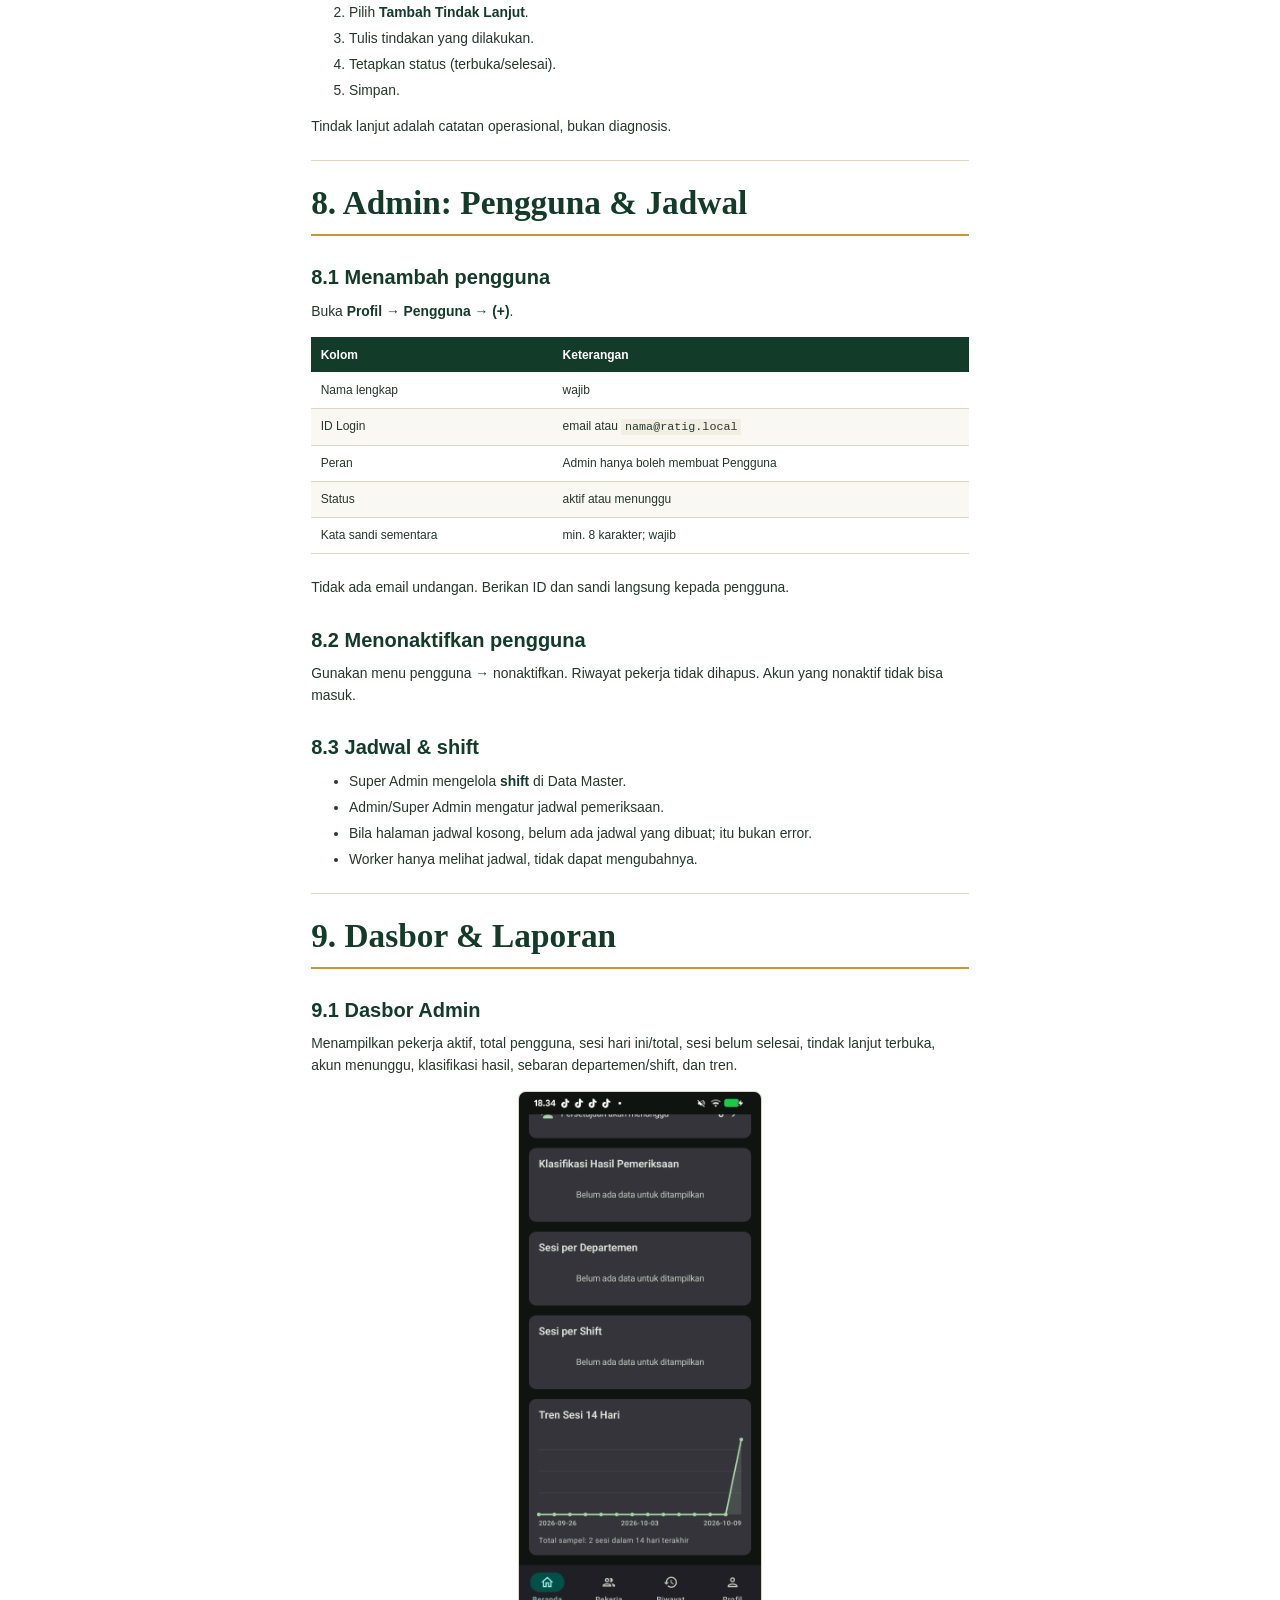
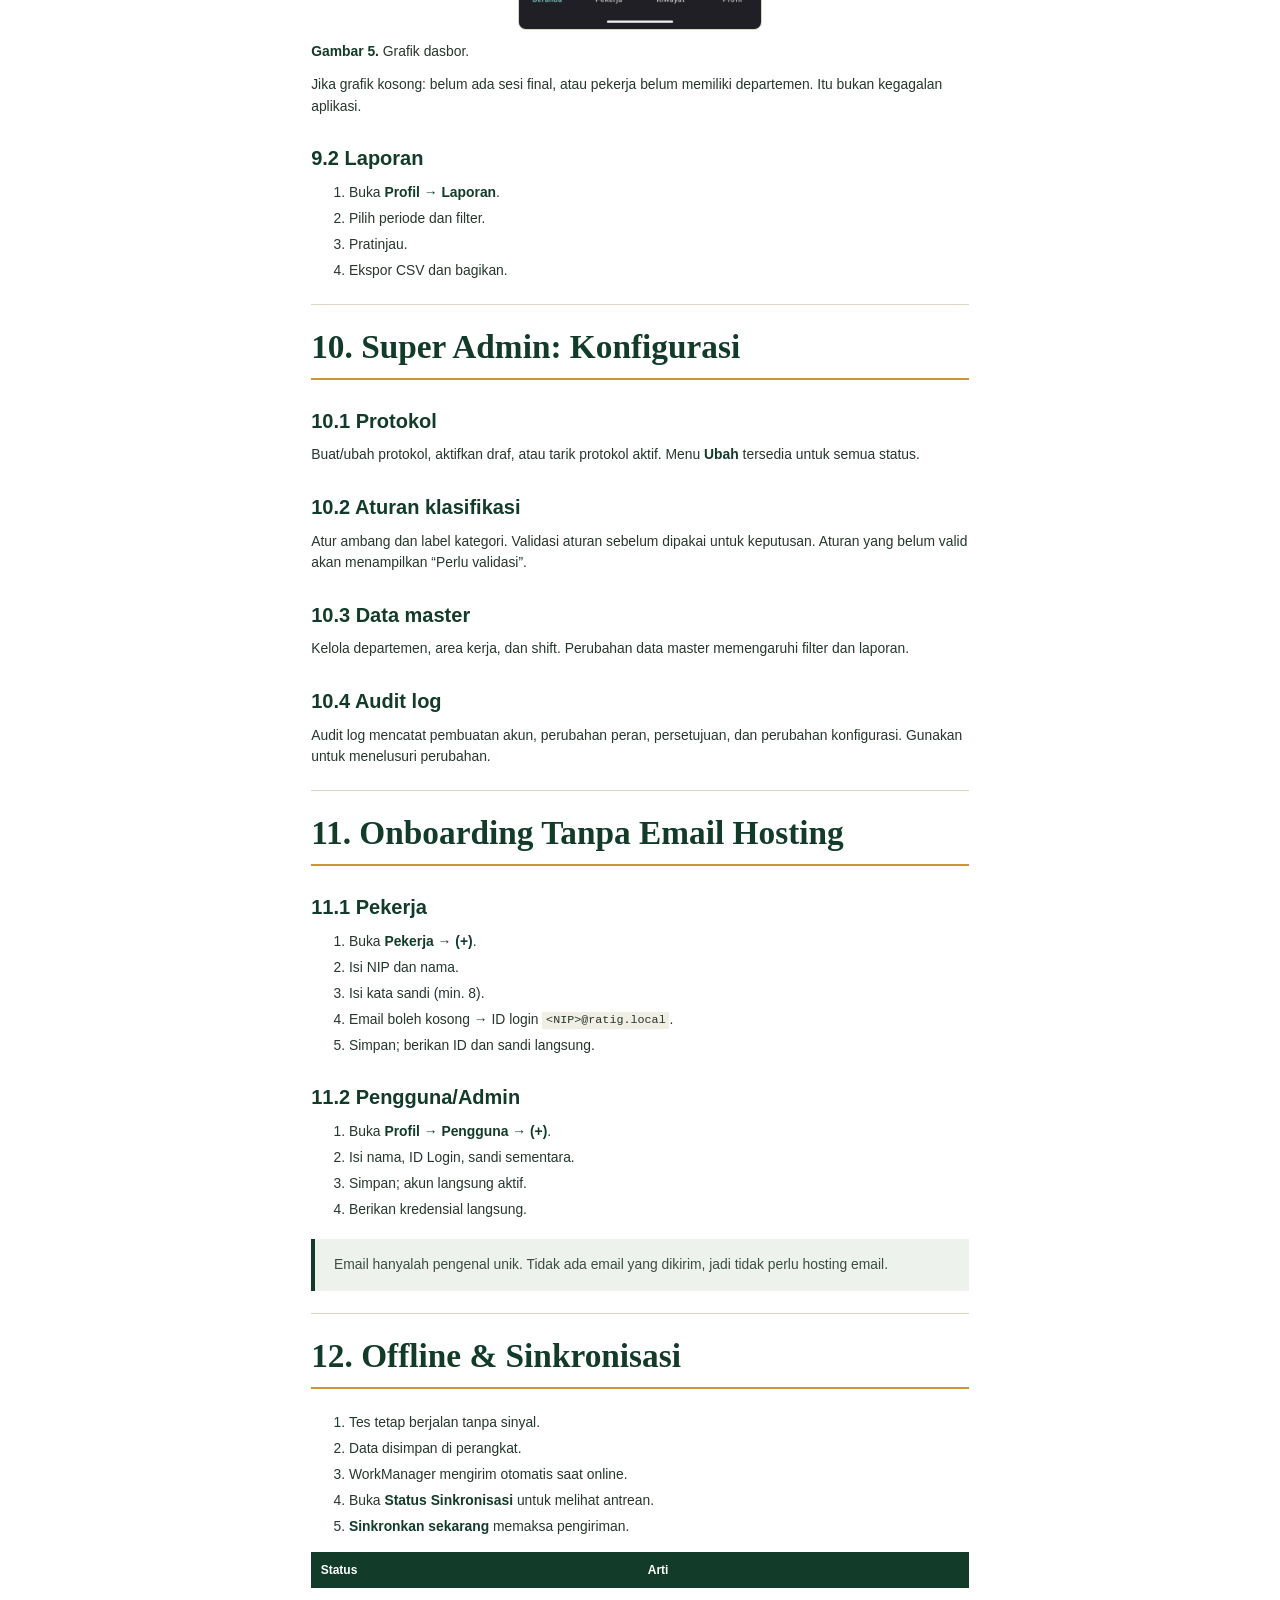
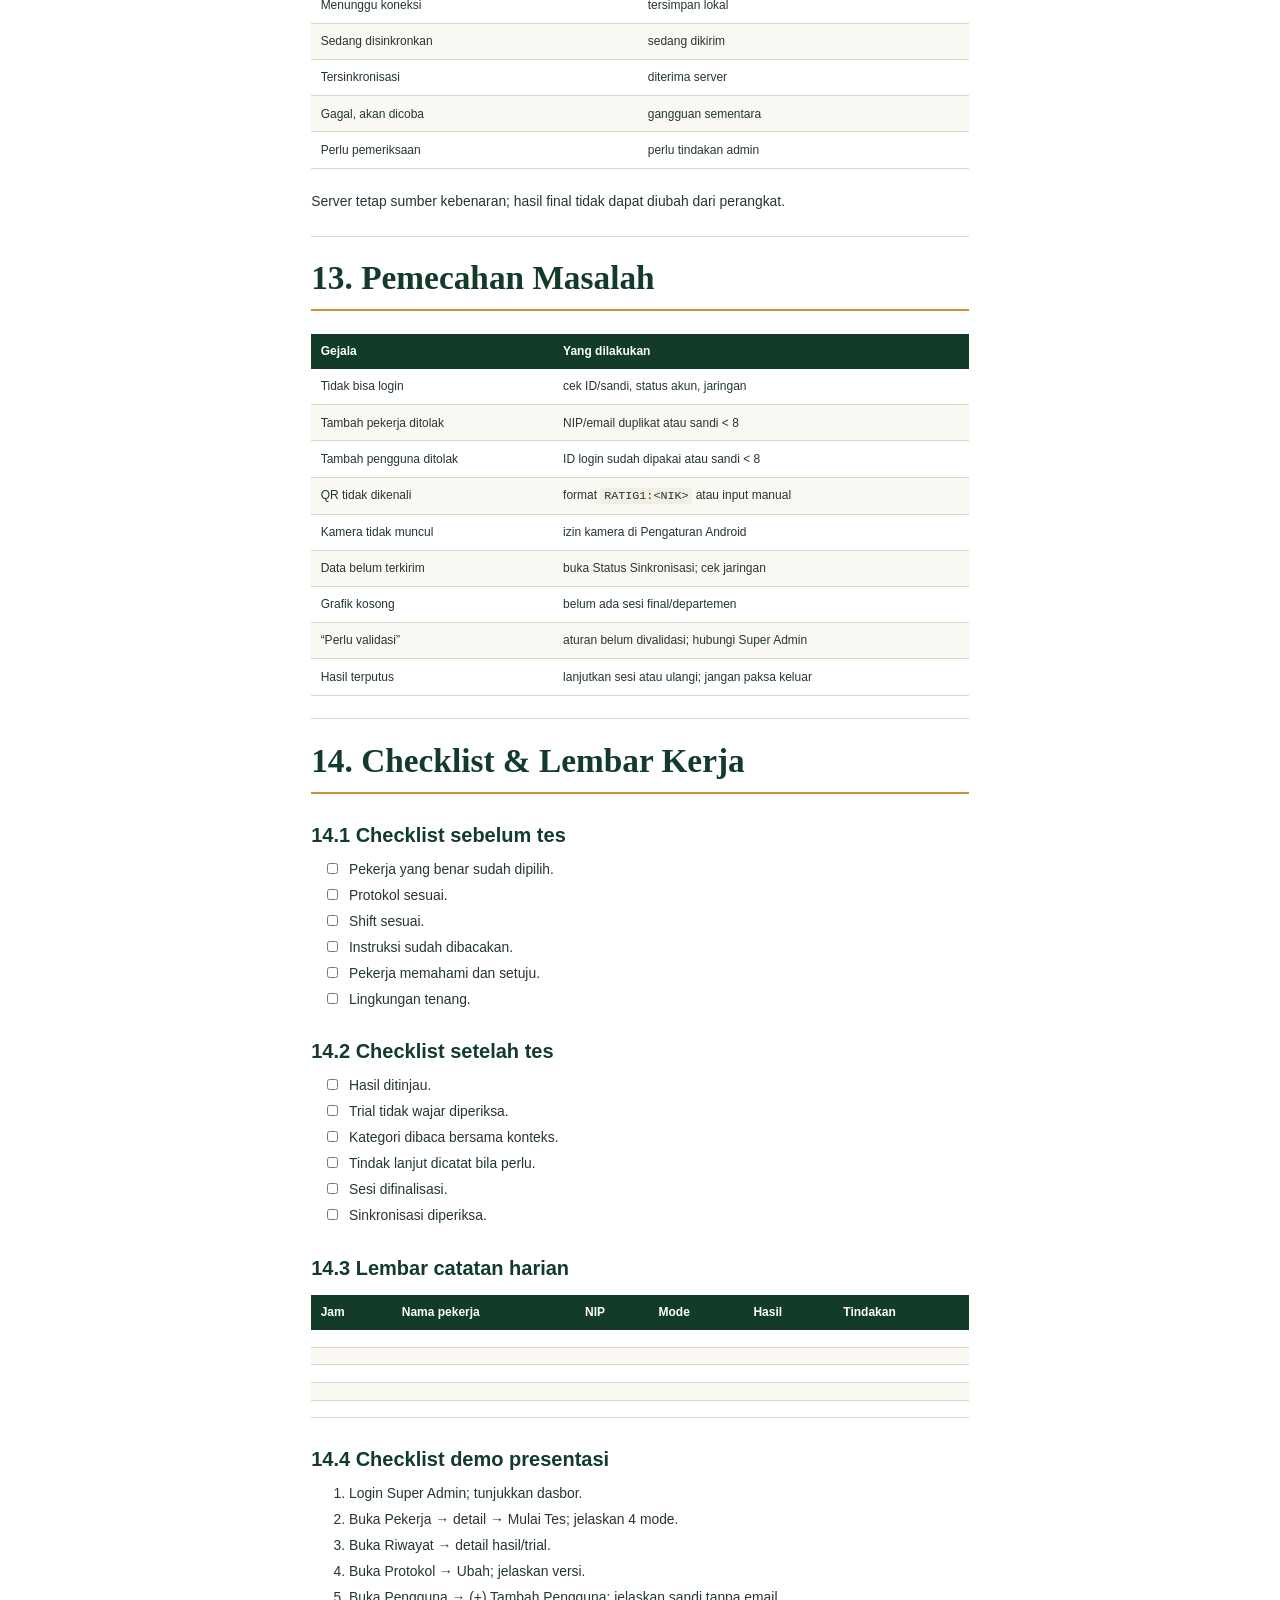
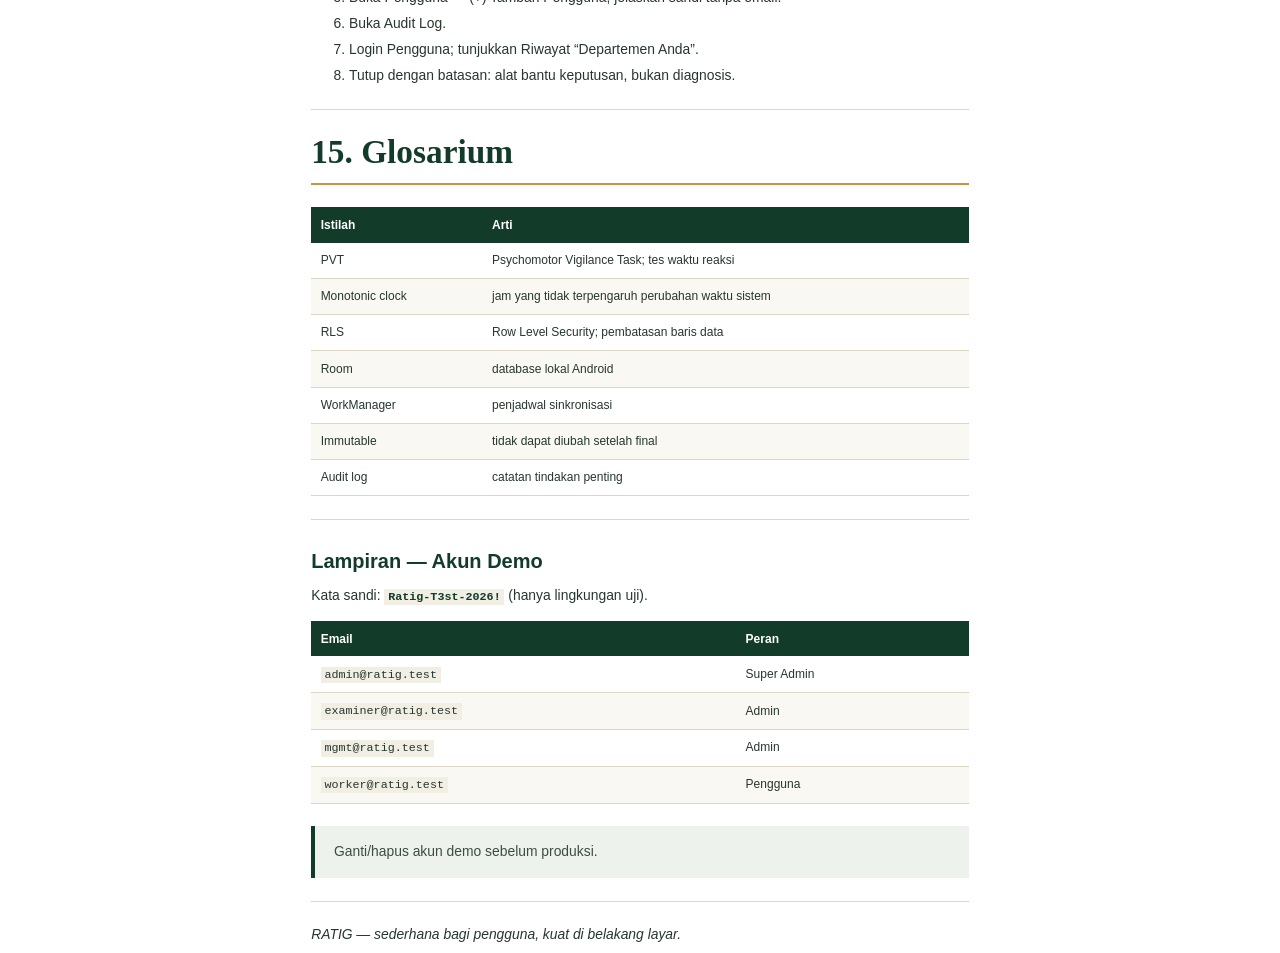
==== commit 5996107a: "feat: docs site, full books, playable usage demo, poster fixes - Add 27-page user manual and 24-page" ====
--- a/docs/guidebook/RATIG-Guidebook.html
+++ b/docs/guidebook/RATIG-Guidebook.html
@@ -4,7 +4,7 @@
   <meta charset="utf-8" />
   <meta name="generator" content="pandoc 3.10.2" />
   <meta name="viewport" content="width=device-width, initial-scale=1.0, user-scalable=yes" />
-  <title>RATIG — Guidebook</title>
+  <title>RATIG — Buku Panduan Operasional</title>
   <style>
     /* Default styles provided by pandoc.
     ** See https://pandoc.org/MANUAL.html#variables-for-html for config info.
@@ -28,258 +28,278 @@
     }
     .display.math{display: block; text-align: center; margin: 0.5rem auto;}
   </style>
-  <link rel="stylesheet" href="guidebook.css" />
+  <link rel="stylesheet" href="../manual/manual.css" />
 </head>
 <body>
 <header id="title-block-header">
-<h1 class="title">RATIG — Guidebook</h1>
+<h1 class="title">RATIG — Buku Panduan Operasional</h1>
 </header>
-<h1 id="ratig--guidebook">RATIG — Guidebook</h1>
-<p><strong>Panduan operasional aplikasi pemeriksaan kelelahan berbasis
-waktu reaksi</strong></p>
-<p>Versi dokumen 1.0 · Android · 2026</p>
+<h1 id="ratig--buku-panduan-operasional">RATIG — Buku Panduan
+Operasional</h1>
+<p><strong>Pemeriksaan Kelelahan Pekerja Berbasis Waktu
+Reaksi</strong></p>
+<p>Buku kerja untuk petugas pemeriksa, administrator, dan pengelola
+sistem</p>
+<p>Versi 1.0 · Android · 2026</p>
+<p>Program Studi Informatika · Universitas Siliwangi</p>
 <blockquote>
-<p><strong>RATIG adalah alat bantu keputusan.</strong> Hasilnya bukan
-diagnosis medis dan bukan keputusan akhir kelayakan kerja. Keputusan
-tetap mengikuti SOP perusahaan dan penilaian pemeriksa yang
-berwenang.</p>
+<p><strong>Alat bantu keputusan, bukan diagnosis medis.</strong>
+Keputusan akhir tetap mengikuti SOP perusahaan dan penilaian pemeriksa
+yang berwenang.</p>
 </blockquote>
-<hr />
+<div class="page-break"></div>
+
+<h2 id="tentang-buku-ini">Tentang Buku Ini</h2>
+<p>Buku ini adalah panduan kerja, bukan manual teknis pengembangan.
+Isinya disusun mengikuti urutan pekerjaan nyata:</p>
+<ol type="1">
+<li>menyiapkan perangkat dan akun;</li>
+<li>memeriksa pekerja;</li>
+<li>membaca hasil dan menindaklanjuti;</li>
+<li>mengelola pengguna, jadwal, dan laporan;</li>
+<li>merawat konfigurasi serta menangani masalah.</li>
+</ol>
+<p>Setiap bab dapat dibaca berdiri sendiri. Untuk referensi teknis,
+lihat <code>docs/architecture.md</code>; untuk naskah lengkap, lihat
+<code>docs/manual/RATIG-Manual.pdf</code>.</p>
+<h2 id="cara-memakai-buku-ini">Cara Memakai Buku Ini</h2>
+<table>
+<thead>
+<tr>
+<th>Peran</th>
+<th>Bab yang wajib dibaca</th>
+</tr>
+</thead>
+<tbody>
+<tr>
+<td>Petugas pemeriksa</td>
+<td>2, 4, 5, 6, 7, 13</td>
+</tr>
+<tr>
+<td>Admin</td>
+<td>2, 4, 8, 9, 10, 13</td>
+</tr>
+<tr>
+<td>Super Admin</td>
+<td>2, 9, 10, 11, 13</td>
+</tr>
+<tr>
+<td>Pengguna/pekerja</td>
+<td>2, 3, 7, 10, 13</td>
+</tr>
+<tr>
+<td>Pengembang/pengelola teknis</td>
+<td>seluruh buku + <code>docs/deployment.md</code></td>
+</tr>
+</tbody>
+</table>
+<div class="page-break"></div>
+
 <h2 id="daftar-isi">Daftar Isi</h2>
 <ol type="1">
-<li><a href="#1-tentang-ratig">Tentang RATIG</a></li>
-<li><a href="#2-persiapan-perangkat">Persiapan Perangkat</a></li>
-<li><a href="#3-setup-awal--login">Setup Awal &amp; Login</a></li>
-<li><a href="#4-peran--hak-akses">Peran &amp; Hak Akses</a></li>
-<li><a href="#5-menambah-pekerja--akun-login">Menambah Pekerja &amp;
-Akun Login</a></li>
-<li><a href="#6-alur-pemeriksaan">Alur Pemeriksaan</a></li>
-<li><a href="#7-memahami-hasil">Memahami Hasil</a></li>
-<li><a href="#8-riwayat--detail-sesi">Riwayat &amp; Detail Sesi</a></li>
-<li><a href="#9-dasbor-admin">Dasbor Admin</a></li>
-<li><a href="#10-konfigurasi-super-admin">Konfigurasi Super
-Admin</a></li>
-<li><a href="#11-offline--sinkronisasi">Offline &amp;
+<li><a href="#1-persiapan-harian">Persiapan Harian</a></li>
+<li><a href="#2-peran--tanggung-jawab">Peran &amp; Tanggung
+Jawab</a></li>
+<li><a href="#3-perangkat-setup-dan-login">Perangkat, Setup, dan
+Login</a></li>
+<li><a href="#4-alur-pemeriksaan">Alur Pemeriksaan</a></li>
+<li><a href="#5-mode-tes--protokol">Mode Tes &amp; Protokol</a></li>
+<li><a href="#6-membaca-hasil">Membaca Hasil</a></li>
+<li><a href="#7-riwayat--tindak-lanjut">Riwayat &amp; Tindak
+Lanjut</a></li>
+<li><a href="#8-admin-pengguna--jadwal">Admin: Pengguna &amp;
+Jadwal</a></li>
+<li><a href="#9-dasbor--laporan">Dasbor &amp; Laporan</a></li>
+<li><a href="#10-super-admin-konfigurasi">Super Admin:
+Konfigurasi</a></li>
+<li><a href="#11-onboarding-tanpa-email-hosting">Onboarding Tanpa Email
+Hosting</a></li>
+<li><a href="#12-offline--sinkronisasi">Offline &amp;
 Sinkronisasi</a></li>
-<li><a href="#12-onboarding-tanpa-email-hosting">Onboarding Tanpa Email
-Hosting</a></li>
-<li><a href="#13-troubleshooting">Troubleshooting</a></li>
-<li><a href="#14-keamanan--privasi">Keamanan &amp; Privasi</a></li>
-<li><a href="#15-checklist-demo">Checklist Demo</a></li>
-</ol>
-<hr />
-<h2 id="1-tentang-ratig">1. Tentang RATIG</h2>
-<p>RATIG mengukur <strong>waktu reaksi</strong> pekerja sebagai
-indikator kelelahan. Satu petugas dapat memeriksa banyak pekerja dari
-satu perangkat Android.</p>
-<p>Yang membedakan RATIG:</p>
+<li><a href="#13-pemecahan-masalah">Pemecahan Masalah</a></li>
+<li><a href="#14-checklist--lembar-kerja">Checklist &amp; Lembar
+Kerja</a></li>
+<li><a href="#15-glosarium">Glosarium</a></li>
+</ol>
+<hr />
+<h1 id="1-persiapan-harian">1. Persiapan Harian</h1>
+<p>Lakukan pemeriksaan singkat sebelum pekerja pertama datang.</p>
+<h2 id="11-checklist-perangkat">1.1 Checklist perangkat</h2>
+<ul class="task-list">
+<li><label><input type="checkbox" />Baterai minimal 60% atau perangkat
+terhubung daya.</label></li>
+<li><label><input type="checkbox" />Kamera bersih dan izin kamera
+aktif.</label></li>
+<li><label><input type="checkbox" />Tanggal &amp; jam perangkat benar
+(zona waktu Asia/Jakarta).</label></li>
+<li><label><input type="checkbox" />Aplikasi RATIG versi
+terbaru.</label></li>
+<li><label><input type="checkbox" />Ruang penyimpanan
+cukup.</label></li>
+<li><label><input type="checkbox" />Jaringan tersedia bila akan
+sinkronisasi; bila tidak, pastikan mode offline siap.</label></li>
+</ul>
+<h2 id="12-checklist-akun">1.2 Checklist akun</h2>
+<ul class="task-list">
+<li><label><input type="checkbox" />Akun petugas aktif.</label></li>
+<li><label><input type="checkbox" />Protokol uji yang dipakai sudah
+aktif.</label></li>
+<li><label><input type="checkbox" />Aturan klasifikasi sudah divalidasi
+(bukan “Perlu validasi”).</label></li>
+<li><label><input type="checkbox" />Shift sesuai jadwal hari
+ini.</label></li>
+<li><label><input type="checkbox" />Perangkat tidak memakai akun bersama
+tanpa pengawasan.</label></li>
+</ul>
+<h2 id="13-checklist-area">1.3 Checklist area</h2>
+<ul class="task-list">
+<li><label><input type="checkbox" />Pencahayaan cukup; layar tidak
+memantulkan cahaya.</label></li>
+<li><label><input type="checkbox" />Pekerja duduk nyaman dan tidak
+terganggu.</label></li>
+<li><label><input type="checkbox" />Volume perangkat memadai untuk
+instruksi.</label></li>
+<li><label><input type="checkbox" />Tidak ada percakapan yang mengganggu
+saat tes.</label></li>
+</ul>
+<hr />
+<h1 id="2-peran--tanggung-jawab">2. Peran &amp; Tanggung Jawab</h1>
+<table>
+<thead>
+<tr>
+<th>Peran</th>
+<th>Tanggung jawab utama</th>
+<th>Batas</th>
+</tr>
+</thead>
+<tbody>
+<tr>
+<td><strong>Super Admin</strong></td>
+<td>konfigurasi protokol, aturan, data master, akun admin, audit</td>
+<td>tidak menggantikan keputusan medis</td>
+</tr>
+<tr>
+<td><strong>Admin</strong></td>
+<td>pekerja, pengguna biasa, jadwal, laporan, pemantauan</td>
+<td>tidak mengubah konfigurasi atau mengangkat admin</td>
+</tr>
+<tr>
+<td><strong>Pengguna</strong></td>
+<td>menjalankan tes dan melihat riwayat sendiri</td>
+<td>tidak melihat data pekerja lain</td>
+</tr>
+</tbody>
+</table>
+<p>“Satu orang, satu akun.” Jangan memakai akun petugas untuk pekerja,
+atau sebaliknya. RLS di server membatasi data berdasarkan akun dan
+peran.</p>
+<hr />
+<h1 id="3-perangkat-setup-dan-login">3. Perangkat, Setup, dan Login</h1>
+<h2 id="31-pertama-kali">3.1 Pertama kali</h2>
+<ol type="1">
+<li>Pasang APK dari administrator.</li>
+<li>Buka aplikasi.</li>
+<li>Pilih bahasa, mode tampilan, dan ukuran tulisan.</li>
+<li>Ketuk <strong>Simpan &amp; Lanjut</strong>.</li>
+<li>Ikuti panduan singkat.</li>
+</ol>
+<p>Pengaturan dapat diubah dari <strong>Profil → Pengaturan
+Tampilan</strong>.</p>
+<h2 id="32-login">3.2 Login</h2>
+<ol type="1">
+<li>Isi <strong>Email / ID Login</strong>.</li>
+<li>Isi <strong>Kata Sandi</strong>.</li>
+<li>Ketuk <strong>Masuk</strong>.</li>
+</ol>
+<p>Email adalah ID login. Tidak perlu mailbox aktif. Untuk organisasi
+tanpa hosting email, gunakan ID internal seperti
+<code>nama@ratig.local</code>.</p>
+<p><img src="../proposal/ui/01_login.png" alt="Layar login" /></p>
+<p><strong>Gambar 1.</strong> Login email/kata sandi.</p>
+<h2 id="33-jika-akun-belum-aktif">3.3 Jika akun belum aktif</h2>
+<p>Akun dapat berstatus <strong>Menunggu</strong>. Hubungi Admin. Jangan
+membuat akun sendiri; tidak ada pendaftaran mandiri.</p>
+<hr />
+<h1 id="4-alur-pemeriksaan">4. Alur Pemeriksaan</h1>
+<h2 id="41-alur-singkat">4.1 Alur singkat</h2>
+<pre><code>Pilih pekerja → pilih tes → baca instruksi → tes
+      → tinjau hasil → finalisasi → sinkronkan</code></pre>
+<h2 id="42-langkah-kerja">4.2 Langkah kerja</h2>
+<ol type="1">
+<li>Buka <strong>Pekerja</strong>.</li>
+<li>Cari pekerja berdasarkan nama/nomor induk atau pindai QR.</li>
+<li>Ketuk pekerja → <strong>Mulai Tes</strong>.</li>
+<li>Pilih jenis tes.</li>
+<li>Pilih protokol dan shift.</li>
+<li>Bacakan instruksi; pastikan pekerja memahami.</li>
+<li>Jalankan tes tanpa gangguan.</li>
+<li>Tinjau hasil lalu finalisasi.</li>
+</ol>
+<p><img src="../proposal/ui/08_daftar_pekerja.png"
+alt="Daftar pekerja" /></p>
+<p><strong>Gambar 2.</strong> Daftar pekerja dan filter.</p>
+<h2 id="43-saat-tes-berlangsung">4.3 Saat tes berlangsung</h2>
 <ul>
-<li><strong>Cepat</strong> — pemeriksaan berlangsung beberapa menit dan
-hasil langsung tampil.</li>
-<li><strong>Objektif</strong> — waktu diukur dengan monotonic clock,
-bukan perkiraan.</li>
-<li><strong>Offline-first</strong> — tes tetap berjalan tanpa sinyal;
-data tersinkron kemudian.</li>
-<li><strong>Terdokumentasi</strong> — hasil final permanen, perubahan
-penting masuk audit log.</li>
-<li><strong>Aman per peran</strong> — hak akses ditegakkan di server
-dengan Row Level Security.</li>
-</ul>
-<hr />
-<h2 id="2-persiapan-perangkat">2. Persiapan Perangkat</h2>
-<table>
-<thead>
-<tr>
-<th>Item</th>
-<th>Kebutuhan</th>
-</tr>
-</thead>
-<tbody>
-<tr>
-<td>Sistem</td>
-<td>Android 8.0 (API 26) atau lebih baru</td>
-</tr>
-<tr>
-<td>Kamera</td>
-<td>Untuk pemindai barcode/QR (opsional)</td>
-</tr>
-<tr>
-<td>Penyimpanan</td>
-<td>±100 MB ruang kosong</td>
-</tr>
-<tr>
-<td>Jaringan</td>
-<td>Internet opsional; diperlukan untuk sinkronisasi</td>
-</tr>
-<tr>
-<td>Akun</td>
-<td>Dibuat administrator; tidak ada pendaftaran mandiri</td>
-</tr>
-</tbody>
-</table>
-<p>Pasang APK yang diberikan administrator, lalu buka aplikasi.</p>
-<hr />
-<h2 id="3-setup-awal--login">3. Setup Awal &amp; Login</h2>
-<p>Saat pertama kali dibuka:</p>
-<ol type="1">
-<li>Pilih <strong>Bahasa</strong> — Indonesia atau English.</li>
-<li>Pilih <strong>Mode Tampilan</strong> — Ikut Ponsel, Terang, atau
-Gelap.</li>
-<li>Pilih <strong>Ukuran Tulisan</strong> — Normal, Besar, atau Sangat
-Besar.</li>
-<li>Ketuk <strong>Simpan &amp; Lanjut</strong>, lalu ikuti panduan
-singkat.</li>
-</ol>
-<p>Semua pilihan dapat diubah lagi dari <strong>Profil → Pengaturan
-Tampilan</strong>.</p>
-<h3 id="login">Login</h3>
-<ol type="1">
-<li>Masukkan <strong>Email / ID Login</strong> dan <strong>Kata
-Sandi</strong> dari administrator.</li>
-<li>Centang <strong>Ingat saya</strong> bila perangkat dipakai
-sendiri.</li>
-<li>Ketuk <strong>Masuk</strong>.</li>
-</ol>
+<li>Jangan menutup aplikasi.</li>
+<li>Jangan berpindah aplikasi.</li>
+<li>Jangan mengarahkan jawaban pekerja.</li>
+<li>Catat kejadian luar biasa pada tindak lanjut.</li>
+</ul>
 <blockquote>
-<p>Login memakai email/kata sandi. Email hanya berfungsi sebagai
-<strong>ID login</strong>; tidak harus berupa mailbox yang aktif. Ini
-penting untuk organisasi yang belum memiliki hosting email.</p>
+<p>Jika sesi terputus, gunakan alur pemulihan yang tersedia. Jangan
+memaksa keluar saat proses finalisasi berjalan.</p>
 </blockquote>
-<p>Jika akun berstatus <strong>Menunggu</strong>, hubungi Admin untuk
-aktivasi.</p>
-<hr />
-<h2 id="4-peran--hak-akses">4. Peran &amp; Hak Akses</h2>
-<table>
-<thead>
-<tr>
-<th>Peran</th>
-<th>Halaman</th>
-<th>Bisa melakukan</th>
-</tr>
-</thead>
-<tbody>
-<tr>
-<td><strong>Super Admin</strong></td>
-<td>Dasbor Super Admin</td>
-<td>semua: akun admin, protokol, aturan klasifikasi, data master, audit,
-pemantauan</td>
-</tr>
-<tr>
-<td><strong>Admin</strong></td>
-<td>Dasbor Admin</td>
-<td>pekerja, akun pengguna biasa, jadwal, tindak lanjut, laporan,
-pemantauan</td>
-</tr>
-<tr>
-<td><strong>Pengguna</strong></td>
-<td>Beranda Pengguna</td>
-<td>tes, riwayat sendiri, profil</td>
-</tr>
-</tbody>
-</table>
-<p>Pembatasan ditegakkan di server:</p>
+<hr />
+<h1 id="5-mode-tes--protokol">5. Mode Tes &amp; Protokol</h1>
+<table>
+<thead>
+<tr>
+<th>Mode</th>
+<th>Cocok untuk</th>
+<th>Hasil</th>
+</tr>
+</thead>
+<tbody>
+<tr>
+<td><strong>Klasik (RGB)</strong></td>
+<td>pemeriksaan standar</td>
+<td>klasifikasi kelelahan</td>
+</tr>
+<tr>
+<td><strong>Warna Acak</strong></td>
+<td>variasi stimulus</td>
+<td>metrik pengamatan</td>
+</tr>
+<tr>
+<td><strong>Tombol Acak</strong></td>
+<td>koordinasi mata–tangan</td>
+<td>akurasi/kelalaian</td>
+</tr>
+<tr>
+<td><strong>Fokus (Go/No-Go)</strong></td>
+<td>kontrol impuls</td>
+<td>akurasi/kelalaian</td>
+</tr>
+</tbody>
+</table>
+<p>Hanya mode Klasik yang dipakai untuk klasifikasi. Mode lain tidak
+digabung menjadi satu skor.</p>
+<h2 id="51-protokol">5.1 Protokol</h2>
+<p>Protokol menentukan jumlah percobaan, delay stimulus, timeout
+respons, dan konfigurasi tambahan. Super Admin dapat mengubah protokol
+dari menu <strong>Protokol Uji</strong>.</p>
 <ul>
-<li>Admin <strong>tidak</strong> dapat mengubah protokol, aturan, atau
-data master.</li>
-<li>Admin <strong>tidak</strong> dapat mengangkat pengguna menjadi
-admin.</li>
-<li>Admin <strong>tidak</strong> dapat membuat akun admin.</li>
-<li>Pengguna hanya melihat sesi miliknya sendiri.</li>
-</ul>
-<hr />
-<h2 id="5-menambah-pekerja--akun-login">5. Menambah Pekerja &amp; Akun
-Login</h2>
-<p>Buka <strong>Pekerja → tombol (+)</strong>. Menu ini untuk
-<strong>data pekerja</strong>, bukan akun aplikasi umum.</p>
-<table>
-<thead>
-<tr>
-<th>Kolom</th>
-<th>Wajib</th>
-<th>Catatan</th>
-</tr>
-</thead>
-<tbody>
-<tr>
-<td>Nomor Induk Pekerja</td>
-<td>Ya</td>
-<td>4–32 digit; tidak boleh duplikat</td>
-</tr>
-<tr>
-<td>Nama Lengkap</td>
-<td>Ya</td>
-<td>tampil di daftar pekerja</td>
-</tr>
-<tr>
-<td>Email login</td>
-<td>Tidak</td>
-<td>boleh <code>nama@ratig.local</code>; tidak perlu mailbox</td>
-</tr>
-<tr>
-<td>Kata Sandi Login</td>
-<td>Tidak</td>
-<td>min. 8 karakter; isi untuk membuat akun login</td>
-</tr>
-<tr>
-<td>Departemen / Area / Shift</td>
-<td>Tidak</td>
-<td>area kerja mengikuti departemen</td>
-</tr>
-<tr>
-<td>Jabatan</td>
-<td>Tidak</td>
-<td>contoh: Operator</td>
-</tr>
-</tbody>
-</table>
-<p>Dua kemungkinan:</p>
-<ul>
-<li><strong>Sandi diisi</strong> → data pekerja + akun login dibuat
-sekaligus. Akun langsung aktif. Bila email dikosongkan, ID login menjadi
-<code>&lt;nomor-induk&gt;@ratig.local</code>.</li>
-<li><strong>Sandi kosong</strong> → hanya data pekerja; pemeriksa yang
-menjalankan tes atas namanya.</li>
-</ul>
-<p>Berikan ID login dan sandi <strong>secara langsung</strong> kepada
-pekerja. Tidak ada email undangan yang dikirim.</p>
-<h3 id="menambah-akun-aplikasi-adminsuper-admin">Menambah akun aplikasi
-(Admin/Super Admin)</h3>
-<p>Buka <strong>Profil → Pengguna → (+)</strong>:</p>
-<ul>
-<li>Admin hanya dapat membuat peran <strong>Pengguna</strong>.</li>
-<li>Super Admin dapat membuat <strong>Admin</strong> atau
-<strong>Pengguna</strong>.</li>
-<li>Isi <strong>ID Login</strong> dan <strong>kata sandi
-sementara</strong> (min. 8 karakter).</li>
-<li>Akun langsung aktif; sampaikan kredensial langsung ke pengguna.</li>
-</ul>
-<hr />
-<h2 id="6-alur-pemeriksaan">6. Alur Pemeriksaan</h2>
-<pre><code>Pilih pekerja → pilih jenis tes → baca instruksi → tes
-      → tinjau hasil → finalisasi</code></pre>
-<ol type="1">
-<li>Buka menu <strong>Pekerja</strong>.</li>
-<li>Cari nama/nomor induk, gunakan filter, atau pindai QR
-<code>RATIG1:&lt;NIK&gt;</code>.</li>
-<li>Ketuk pekerja → <strong>Mulai Tes</strong>.</li>
-<li>Pilih mode:
-<ul>
-<li><strong>Klasik (RGB)</strong> — untuk klasifikasi kelelahan.</li>
-<li><strong>Warna Acak</strong> — metrik pengamatan.</li>
-<li><strong>Tombol Acak</strong> — koordinasi mata–tangan.</li>
-<li><strong>Fokus (Go/No-Go)</strong> — kontrol impuls.</li>
-</ul></li>
-<li>Bacakan instruksi; centang pemahaman pekerja.</li>
-<li>Jalankan tes. Jangan menutup aplikasi atau berpindah aplikasi.</li>
-<li>Tinjau hasil, lalu <strong>Selesai/Finalisasi</strong>.</li>
-</ol>
-<blockquote>
-<p>Jika aplikasi terhenti karena panggilan/notifikasi saat finalisasi,
-sesi yang sudah selesai tidak boleh terputus. Gunakan tombol kembali
-dengan hati-hati.</p>
-</blockquote>
-<hr />
-<h2 id="7-memahami-hasil">7. Memahami Hasil</h2>
+<li><strong>Draf</strong> — belum aktif.</li>
+<li><strong>Aktif</strong> — dipakai untuk sesi baru.</li>
+<li><strong>Ditarik</strong> — tidak dipakai lagi.</li>
+</ul>
+<p>Perubahan pada protokol aktif disimpan pada versi yang sama. Layar
+edit menampilkan peringatan. Catat alasan perubahan pada audit/tindak
+lanjut.</p>
+<p><img src="../proposal/ui/17_protokol.png" alt="Protokol" /></p>
+<p><strong>Gambar 3.</strong> Daftar protokol.</p>
+<hr />
+<h1 id="6-membaca-hasil">6. Membaca Hasil</h1>
 <table>
 <thead>
 <tr>
@@ -290,7 +310,7 @@
 <tbody>
 <tr>
 <td>Mean</td>
-<td>rata-rata waktu reaksi (ms)</td>
+<td>rata-rata waktu reaksi</td>
 </tr>
 <tr>
 <td>Median</td>
@@ -310,82 +330,160 @@
 </tr>
 <tr>
 <td>Kategori</td>
-<td>Normal / Fatigue Ringan / Sedang / Berat</td>
-</tr>
-</tbody>
-</table>
-<p>Aturan klasifikasi harus <strong>disetujui perusahaan</strong>. Bila
-belum, aplikasi menampilkan <strong>“Perlu validasi”</strong> — bukan
-angka yang menyesatkan.</p>
-<p>Mode non-Klasik menampilkan <strong>metrik pengamatan</strong>
-(akurasi, kelalaian) dan tidak digabung menjadi satu skor kelelahan.</p>
-<h3 id="skrining-paramedis">Skrining paramedis</h3>
-<p>Pada layar hasil, petugas dapat mengisi tekanan darah, nadi, dan
-alkohol. Temuan serta rekomendasi bersifat saran; keputusan tetap pada
-pemeriksa.</p>
-<hr />
-<h2 id="8-riwayat--detail-sesi">8. Riwayat &amp; Detail Sesi</h2>
+<td>Normal / Ringan / Sedang / Berat</td>
+</tr>
+</tbody>
+</table>
+<p>Bila aturan belum divalidasi, hasil menampilkan <strong>“Perlu
+validasi”</strong>. Bila data valid tidak cukup, menampilkan
+<strong>“Data tidak cukup”</strong>. Jangan menafsirkan keduanya sebagai
+“Normal”.</p>
+<p><img src="../proposal/ui/11_detail_sesi.png"
+alt="Detail hasil" /></p>
+<p><strong>Gambar 4.</strong> Detail hasil dan trial.</p>
+<h2 id="61-eskalasi">6.1 Eskalasi</h2>
 <ul>
-<li><strong>Riwayat</strong> menampilkan sesi berdasarkan periode,
-shift, status, dan kategori.</li>
-<li>Admin dapat memfilter departemen; <strong>Pengguna</strong> hanya
-melihat <strong>Departemen Anda</strong> karena riwayatnya sudah
-dibatasi ke sesi sendiri.</li>
-<li>Ketuk sesi untuk melihat:
+<li><strong>Normal</strong> — lanjutkan prosedur biasa.</li>
+<li><strong>Ringan/Sedang</strong> — pertimbangkan istirahat, rotasi,
+atau pemeriksaan ulang sesuai SOP.</li>
+<li><strong>Berat</strong> — ikuti prosedur eskalasi perusahaan; jangan
+membuat keputusan medis sendiri.</li>
+<li><strong>Perlu validasi / Data tidak cukup</strong> — jangan memakai
+hasil untuk keputusan; hubungi Super Admin.</li>
+</ul>
+<hr />
+<h1 id="7-riwayat--tindak-lanjut">7. Riwayat &amp; Tindak Lanjut</h1>
+<h2 id="71-riwayat">7.1 Riwayat</h2>
+<p>Menu <strong>Riwayat</strong> menampilkan sesi berdasarkan periode,
+shift, status, kategori, dan nama pekerja.</p>
+<p>Untuk peran <strong>Pengguna</strong>, riwayat hanya berisi sesi
+sendiri. Filter departemen diganti informasi <strong>Departemen
+Anda</strong>.</p>
+<h2 id="72-detail-sesi">7.2 Detail sesi</h2>
+<p>Berisi identitas pekerja, pemeriksa, shift, protokol, waktu, metrik,
+rincian trial, dan tindak lanjut.</p>
+<h2 id="73-tindak-lanjut">7.3 Tindak lanjut</h2>
+<ol type="1">
+<li>Buka detail sesi.</li>
+<li>Pilih <strong>Tambah Tindak Lanjut</strong>.</li>
+<li>Tulis tindakan yang dilakukan.</li>
+<li>Tetapkan status (terbuka/selesai).</li>
+<li>Simpan.</li>
+</ol>
+<p>Tindak lanjut adalah catatan operasional, bukan diagnosis.</p>
+<hr />
+<h1 id="8-admin-pengguna--jadwal">8. Admin: Pengguna &amp; Jadwal</h1>
+<h2 id="81-menambah-pengguna">8.1 Menambah pengguna</h2>
+<p>Buka <strong>Profil → Pengguna → (+)</strong>.</p>
+<table>
+<thead>
+<tr>
+<th>Kolom</th>
+<th>Keterangan</th>
+</tr>
+</thead>
+<tbody>
+<tr>
+<td>Nama lengkap</td>
+<td>wajib</td>
+</tr>
+<tr>
+<td>ID Login</td>
+<td>email atau <code>nama@ratig.local</code></td>
+</tr>
+<tr>
+<td>Peran</td>
+<td>Admin hanya boleh membuat Pengguna</td>
+</tr>
+<tr>
+<td>Status</td>
+<td>aktif atau menunggu</td>
+</tr>
+<tr>
+<td>Kata sandi sementara</td>
+<td>min. 8 karakter; wajib</td>
+</tr>
+</tbody>
+</table>
+<p>Tidak ada email undangan. Berikan ID dan sandi langsung kepada
+pengguna.</p>
+<h2 id="82-menonaktifkan-pengguna">8.2 Menonaktifkan pengguna</h2>
+<p>Gunakan menu pengguna → nonaktifkan. Riwayat pekerja tidak dihapus.
+Akun yang nonaktif tidak bisa masuk.</p>
+<h2 id="83-jadwal--shift">8.3 Jadwal &amp; shift</h2>
 <ul>
-<li>informasi pekerja, pemeriksa, shift, protokol, waktu;</li>
-<li>metrik dan kategori;</li>
-<li>rincian trial per nomor;</li>
-<li>tindak lanjut (untuk admin).</li>
-</ul></li>
-</ul>
-<p>Hasil yang sudah final tidak dapat diubah.</p>
-<hr />
-<h2 id="9-dasbor-admin">9. Dasbor Admin</h2>
-<p>Dasbor Admin menampilkan:</p>
-<ul>
-<li>pekerja aktif, total pengguna, sesi hari ini/total;</li>
-<li>sesi belum selesai, tindak lanjut terbuka, akun menunggu;</li>
-<li><strong>klasifikasi hasil</strong>;</li>
-<li><strong>sesi per departemen</strong> dan <strong>per
-shift</strong>;</li>
-<li>tren harian.</li>
-</ul>
-<p>Menu operasional:</p>
-<ul>
-<li><strong>Pengguna</strong> — kelola akun pengguna biasa.</li>
-<li><strong>Laporan</strong> — pratinjau dan ekspor CSV.</li>
-<li><strong>Jadwal &amp; Shift</strong> — lihat dan atur jadwal.</li>
-<li><strong>Tindak Lanjut</strong> — catat tindakan atas temuan.</li>
-<li><strong>Audit Log</strong> — jejak tindakan penting.</li>
-</ul>
-<hr />
-<h2 id="10-konfigurasi-super-admin">10. Konfigurasi Super Admin</h2>
-<p>Super Admin dapat:</p>
-<ul>
-<li><strong>Protokol Uji</strong> — buat/ubah protokol. Menu
-<strong>Ubah</strong> tersedia untuk semua status. Untuk protokol aktif,
-perubahan disimpan pada versi yang sama dan berlaku untuk sesi baru —
-layar edit menampilkan peringatan.</li>
-<li><strong>Aturan Klasifikasi</strong> — atur ambang kategori dan
-validasi aturan.</li>
-<li><strong>Data Master</strong> — departemen, area kerja, shift.</li>
-<li><strong>Pengguna</strong> — buat admin/pengguna, ubah peran,
-aktivasi akun.</li>
-<li><strong>Audit Log</strong> — periksa perubahan konfigurasi dan
-akun.</li>
-</ul>
-<hr />
-<h2 id="11-offline--sinkronisasi">11. Offline &amp; Sinkronisasi</h2>
+<li>Super Admin mengelola <strong>shift</strong> di Data Master.</li>
+<li>Admin/Super Admin mengatur jadwal pemeriksaan.</li>
+<li>Bila halaman jadwal kosong, belum ada jadwal yang dibuat; itu bukan
+error.</li>
+<li>Worker hanya melihat jadwal, tidak dapat mengubahnya.</li>
+</ul>
+<hr />
+<h1 id="9-dasbor--laporan">9. Dasbor &amp; Laporan</h1>
+<h2 id="91-dasbor-admin">9.1 Dasbor Admin</h2>
+<p>Menampilkan pekerja aktif, total pengguna, sesi hari ini/total, sesi
+belum selesai, tindak lanjut terbuka, akun menunggu, klasifikasi hasil,
+sebaran departemen/shift, dan tren.</p>
+<p><img src="../proposal/ui/03_dashboard_superadmin_bawah.png"
+alt="Dasbor" /></p>
+<p><strong>Gambar 5.</strong> Grafik dasbor.</p>
+<p>Jika grafik kosong: belum ada sesi final, atau pekerja belum memiliki
+departemen. Itu bukan kegagalan aplikasi.</p>
+<h2 id="92-laporan">9.2 Laporan</h2>
+<ol type="1">
+<li>Buka <strong>Profil → Laporan</strong>.</li>
+<li>Pilih periode dan filter.</li>
+<li>Pratinjau.</li>
+<li>Ekspor CSV dan bagikan.</li>
+</ol>
+<hr />
+<h1 id="10-super-admin-konfigurasi">10. Super Admin: Konfigurasi</h1>
+<h2 id="101-protokol">10.1 Protokol</h2>
+<p>Buat/ubah protokol, aktifkan draf, atau tarik protokol aktif. Menu
+<strong>Ubah</strong> tersedia untuk semua status.</p>
+<h2 id="102-aturan-klasifikasi">10.2 Aturan klasifikasi</h2>
+<p>Atur ambang dan label kategori. Validasi aturan sebelum dipakai untuk
+keputusan. Aturan yang belum valid akan menampilkan “Perlu
+validasi”.</p>
+<h2 id="103-data-master">10.3 Data master</h2>
+<p>Kelola departemen, area kerja, dan shift. Perubahan data master
+memengaruhi filter dan laporan.</p>
+<h2 id="104-audit-log">10.4 Audit log</h2>
+<p>Audit log mencatat pembuatan akun, perubahan peran, persetujuan, dan
+perubahan konfigurasi. Gunakan untuk menelusuri perubahan.</p>
+<hr />
+<h1 id="11-onboarding-tanpa-email-hosting">11. Onboarding Tanpa Email
+Hosting</h1>
+<h2 id="111-pekerja">11.1 Pekerja</h2>
+<ol type="1">
+<li>Buka <strong>Pekerja → (+)</strong>.</li>
+<li>Isi NIP dan nama.</li>
+<li>Isi kata sandi (min. 8).</li>
+<li>Email boleh kosong → ID login
+<code>&lt;NIP&gt;@ratig.local</code>.</li>
+<li>Simpan; berikan ID dan sandi langsung.</li>
+</ol>
+<h2 id="112-penggunaadmin">11.2 Pengguna/Admin</h2>
+<ol type="1">
+<li>Buka <strong>Profil → Pengguna → (+)</strong>.</li>
+<li>Isi nama, ID Login, sandi sementara.</li>
+<li>Simpan; akun langsung aktif.</li>
+<li>Berikan kredensial langsung.</li>
+</ol>
+<blockquote>
+<p>Email hanyalah pengenal unik. Tidak ada email yang dikirim, jadi
+tidak perlu hosting email.</p>
+</blockquote>
+<hr />
+<h1 id="12-offline--sinkronisasi">12. Offline &amp; Sinkronisasi</h1>
 <ol type="1">
 <li>Tes tetap berjalan tanpa sinyal.</li>
 <li>Data disimpan di perangkat.</li>
-<li>Saat online, WorkManager mengirim data secara bertahap.</li>
-<li>Buka <strong>Status Sinkronisasi</strong> untuk melihat antrean dan
-kegagalan.</li>
-<li><strong>Sinkronkan sekarang</strong> memaksa pengiriman segera.</li>
-</ol>
-<p>Status penting:</p>
+<li>WorkManager mengirim otomatis saat online.</li>
+<li>Buka <strong>Status Sinkronisasi</strong> untuk melihat
+antrean.</li>
+<li><strong>Sinkronkan sekarang</strong> memaksa pengiriman.</li>
+</ol>
 <table>
 <thead>
 <tr>
@@ -396,7 +494,7 @@
 <tbody>
 <tr>
 <td>Menunggu koneksi</td>
-<td>tersimpan lokal, menunggu jaringan</td>
+<td>tersimpan lokal</td>
 </tr>
 <tr>
 <td>Sedang disinkronkan</td>
@@ -404,7 +502,7 @@
 </tr>
 <tr>
 <td>Tersinkronisasi</td>
-<td>sudah diterima server</td>
+<td>diterima server</td>
 </tr>
 <tr>
 <td>Gagal, akan dicoba</td>
@@ -412,123 +510,199 @@
 </tr>
 <tr>
 <td>Perlu pemeriksaan</td>
-<td>perlu tindakan manual</td>
-</tr>
-</tbody>
-</table>
-<hr />
-<h2 id="12-onboarding-tanpa-email-hosting">12. Onboarding Tanpa Email
-Hosting</h2>
-<p>Tidak perlu mail server atau undangan email.</p>
-<h3 id="untuk-pekerja">Untuk pekerja</h3>
-<ol type="1">
-<li>Buka <strong>Pekerja → (+)</strong>.</li>
-<li>Isi NIP, nama, dan kata sandi.</li>
-<li>Kosongkan email → ID login otomatis
-<code>&lt;NIP&gt;@ratig.local</code>.</li>
-<li>Simpan. Berikan ID + sandi langsung ke pekerja.</li>
-</ol>
-<h3 id="untuk-adminpengguna-aplikasi">Untuk admin/pengguna aplikasi</h3>
-<ol type="1">
-<li>Buka <strong>Profil → Pengguna → (+)</strong>.</li>
-<li>Isi nama, <strong>ID Login</strong> (boleh
-<code>nama@ratig.local</code>), dan sandi sementara.</li>
-<li>Simpan; akun langsung aktif.</li>
-<li>Sampaikan ID + sandi langsung.</li>
-</ol>
-<blockquote>
-<p><code>@ratig.local</code> adalah pengenal internal. Tidak ada email
-yang dikirim, jadi tidak memerlukan hosting email.</p>
-</blockquote>
-<hr />
-<h2 id="13-troubleshooting">13. Troubleshooting</h2>
+<td>perlu tindakan admin</td>
+</tr>
+</tbody>
+</table>
+<p>Server tetap sumber kebenaran; hasil final tidak dapat diubah dari
+perangkat.</p>
+<hr />
+<h1 id="13-pemecahan-masalah">13. Pemecahan Masalah</h1>
 <table>
 <thead>
 <tr>
 <th>Gejala</th>
-<th>Solusi</th>
+<th>Yang dilakukan</th>
 </tr>
 </thead>
 <tbody>
 <tr>
 <td>Tidak bisa login</td>
-<td>cek ID login, sandi, status akun; pastikan jaringan untuk login
-pertama</td>
+<td>cek ID/sandi, status akun, jaringan</td>
 </tr>
 <tr>
 <td>Tambah pekerja ditolak</td>
-<td>NIP/email duplikat, atau sandi &lt; 8 karakter</td>
+<td>NIP/email duplikat atau sandi &lt; 8</td>
 </tr>
 <tr>
 <td>Tambah pengguna ditolak</td>
-<td>email/ID sudah dipakai, atau sandi &lt; 8 karakter</td>
+<td>ID login sudah dipakai atau sandi &lt; 8</td>
 </tr>
 <tr>
 <td>QR tidak dikenali</td>
-<td>gunakan format <code>RATIG1:&lt;NIK&gt;</code> atau input NIK
-manual</td>
+<td>format <code>RATIG1:&lt;NIK&gt;</code> atau input manual</td>
 </tr>
 <tr>
 <td>Kamera tidak muncul</td>
-<td>izinkan kamera di Pengaturan Android → RATIG → Izin</td>
+<td>izin kamera di Pengaturan Android</td>
 </tr>
 <tr>
 <td>Data belum terkirim</td>
-<td>buka Status Sinkronisasi; cek jaringan; tekan Sinkronkan
-sekarang</td>
-</tr>
-<tr>
-<td>Grafik dasbor kosong</td>
-<td>belum ada sesi final dengan klasifikasi/departemen</td>
-</tr>
-<tr>
-<td>Hasil “Perlu validasi”</td>
-<td>aturan klasifikasi belum divalidasi; hubungi Super Admin</td>
-</tr>
-<tr>
-<td>“Koneksi jaringan bermasalah”</td>
-<td>periksa DNS/jaringan perangkat; server mungkin tidak terjangkau</td>
-</tr>
-</tbody>
-</table>
-<hr />
-<h2 id="14-keamanan--privasi">14. Keamanan &amp; Privasi</h2>
-<ul>
-<li>NIK adalah kunci bisnis; ditampilkan
-<strong>disamarkan</strong>.</li>
-<li>Foreign key memakai UUID, bukan NIK.</li>
-<li>Service-role key <strong>tidak pernah</strong> disimpan di APK.</li>
-<li>RLS membatasi data per peran dan per pemilik sesi.</li>
-<li>Hasil final <strong>immutable</strong>.</li>
-<li>Audit log mencatat tindakan penting.</li>
-<li>Skrining kesehatan disimpan lokal di perangkat pada versi ini.</li>
-</ul>
-<hr />
-<h2 id="15-checklist-demo">15. Checklist Demo</h2>
-<p>Gunakan urutan ini untuk demo 5–7 menit:</p>
-<ol type="1">
-<li><strong>Login</strong> sebagai Super Admin.</li>
-<li>Tunjukkan <strong>Dasbor</strong> dan grafik
-klasifikasi/departemen.</li>
-<li>Buka <strong>Pekerja → Detail → Mulai Tes</strong>; jelaskan 4
-mode.</li>
-<li>Tunjukkan <strong>Hasil</strong> dan <strong>Detail Sesi</strong>
-(metrik + trial).</li>
-<li>Buka <strong>Protokol Uji → Ubah</strong>; jelaskan versi dan
-peringatan.</li>
-<li>Buka <strong>Data Master</strong>; tunjukkan departemen/shift.</li>
-<li>Buka <strong>Pengguna → (+) Tambah Pengguna</strong>; jelaskan sandi
-sementara tanpa email undangan.</li>
-<li>Buka <strong>Audit Log</strong>; tunjukkan jejak tindakan.</li>
-<li>Login sebagai <strong>Pengguna/Worker</strong>; tunjukkan Beranda
-dan Riwayat (Departemen Anda, tanpa filter departemen).</li>
-<li>Tutup dengan batasan: <strong>alat bantu keputusan, bukan diagnosis
-medis</strong>.</li>
-</ol>
+<td>buka Status Sinkronisasi; cek jaringan</td>
+</tr>
+<tr>
+<td>Grafik kosong</td>
+<td>belum ada sesi final/departemen</td>
+</tr>
+<tr>
+<td>“Perlu validasi”</td>
+<td>aturan belum divalidasi; hubungi Super Admin</td>
+</tr>
+<tr>
+<td>Hasil terputus</td>
+<td>lanjutkan sesi atau ulangi; jangan paksa keluar</td>
+</tr>
+</tbody>
+</table>
+<hr />
+<h1 id="14-checklist--lembar-kerja">14. Checklist &amp; Lembar
+Kerja</h1>
+<h2 id="141-checklist-sebelum-tes">14.1 Checklist sebelum tes</h2>
+<ul class="task-list">
+<li><label><input type="checkbox" />Pekerja yang benar sudah
+dipilih.</label></li>
+<li><label><input type="checkbox" />Protokol sesuai.</label></li>
+<li><label><input type="checkbox" />Shift sesuai.</label></li>
+<li><label><input type="checkbox" />Instruksi sudah
+dibacakan.</label></li>
+<li><label><input type="checkbox" />Pekerja memahami dan
+setuju.</label></li>
+<li><label><input type="checkbox" />Lingkungan tenang.</label></li>
+</ul>
+<h2 id="142-checklist-setelah-tes">14.2 Checklist setelah tes</h2>
+<ul class="task-list">
+<li><label><input type="checkbox" />Hasil ditinjau.</label></li>
+<li><label><input type="checkbox" />Trial tidak wajar
+diperiksa.</label></li>
+<li><label><input type="checkbox" />Kategori dibaca bersama
+konteks.</label></li>
+<li><label><input type="checkbox" />Tindak lanjut dicatat bila
+perlu.</label></li>
+<li><label><input type="checkbox" />Sesi difinalisasi.</label></li>
+<li><label><input type="checkbox" />Sinkronisasi diperiksa.</label></li>
+</ul>
+<h2 id="143-lembar-catatan-harian">14.3 Lembar catatan harian</h2>
+<table>
+<thead>
+<tr>
+<th>Jam</th>
+<th>Nama pekerja</th>
+<th>NIP</th>
+<th>Mode</th>
+<th>Hasil</th>
+<th>Tindakan</th>
+</tr>
+</thead>
+<tbody>
+<tr>
+<td></td>
+<td></td>
+<td></td>
+<td></td>
+<td></td>
+<td></td>
+</tr>
+<tr>
+<td></td>
+<td></td>
+<td></td>
+<td></td>
+<td></td>
+<td></td>
+</tr>
+<tr>
+<td></td>
+<td></td>
+<td></td>
+<td></td>
+<td></td>
+<td></td>
+</tr>
+<tr>
+<td></td>
+<td></td>
+<td></td>
+<td></td>
+<td></td>
+<td></td>
+</tr>
+<tr>
+<td></td>
+<td></td>
+<td></td>
+<td></td>
+<td></td>
+<td></td>
+</tr>
+</tbody>
+</table>
+<h2 id="144-checklist-demo-presentasi">14.4 Checklist demo
+presentasi</h2>
+<ol type="1">
+<li>Login Super Admin; tunjukkan dasbor.</li>
+<li>Buka Pekerja → detail → Mulai Tes; jelaskan 4 mode.</li>
+<li>Buka Riwayat → detail hasil/trial.</li>
+<li>Buka Protokol → Ubah; jelaskan versi.</li>
+<li>Buka Pengguna → (+) Tambah Pengguna; jelaskan sandi tanpa
+email.</li>
+<li>Buka Audit Log.</li>
+<li>Login Pengguna; tunjukkan Riwayat “Departemen Anda”.</li>
+<li>Tutup dengan batasan: alat bantu keputusan, bukan diagnosis.</li>
+</ol>
+<hr />
+<h1 id="15-glosarium">15. Glosarium</h1>
+<table>
+<thead>
+<tr>
+<th>Istilah</th>
+<th>Arti</th>
+</tr>
+</thead>
+<tbody>
+<tr>
+<td>PVT</td>
+<td>Psychomotor Vigilance Task; tes waktu reaksi</td>
+</tr>
+<tr>
+<td>Monotonic clock</td>
+<td>jam yang tidak terpengaruh perubahan waktu sistem</td>
+</tr>
+<tr>
+<td>RLS</td>
+<td>Row Level Security; pembatasan baris data</td>
+</tr>
+<tr>
+<td>Room</td>
+<td>database lokal Android</td>
+</tr>
+<tr>
+<td>WorkManager</td>
+<td>penjadwal sinkronisasi</td>
+</tr>
+<tr>
+<td>Immutable</td>
+<td>tidak dapat diubah setelah final</td>
+</tr>
+<tr>
+<td>Audit log</td>
+<td>catatan tindakan penting</td>
+</tr>
+</tbody>
+</table>
 <hr />
 <h2 id="lampiran--akun-demo">Lampiran — Akun Demo</h2>
-<p>Kata sandi akun demo: <strong><code>Ratig-T3st-2026!</code></strong>
-(hanya untuk lingkungan uji).</p>
+<p>Kata sandi: <strong><code>Ratig-T3st-2026!</code></strong> (hanya
+lingkungan uji).</p>
 <table>
 <thead>
 <tr>
@@ -559,7 +733,6 @@
 <p>Ganti/hapus akun demo sebelum produksi.</p>
 </blockquote>
 <hr />
-<p><em>Dokumen ini melengkapi <code>USER-MANUAL.md</code> dan
-<code>docs/poster/RATIG-Poster.md</code>.</em></p>
+<p><em>RATIG — sederhana bagi pengguna, kuat di belakang layar.</em></p>
 </body>
 </html>
--- a/docs/manual/manual.css
+++ b/docs/manual/manual.css
@@ -0,0 +1,150 @@
+@page {
+  size: A4;
+  margin: 20mm 18mm 22mm;
+}
+
+#title-block-header {
+  display: none;
+}
+
+html, body {
+  background: #ffffff;
+}
+
+body {
+  max-width: 174mm;
+  margin: 0 auto;
+  color: #26372d;
+  font-family: "Segoe UI", Arial, sans-serif;
+  font-size: 10.4pt;
+  line-height: 1.55;
+}
+
+h1, h2, h3, h4 {
+  color: #123b2a;
+  font-family: "Segoe UI", Arial, sans-serif;
+  line-height: 1.16;
+}
+
+h1 {
+  font-family: Georgia, "Times New Roman", serif;
+  font-size: 25pt;
+  margin: 0 0 6mm;
+  padding-bottom: 3mm;
+  border-bottom: 2pt solid #c9943a;
+  page-break-before: always;
+  page-break-after: avoid;
+}
+
+h1:first-of-type {
+  page-break-before: avoid;
+  font-size: 42pt;
+  line-height: 1.02;
+  border-bottom: none;
+  margin: 38mm 0 6mm;
+}
+
+h1:first-of-type + p {
+  font-size: 15pt;
+  line-height: 1.45;
+  color: #123b2a;
+  border-left: 4pt solid #c9943a;
+  padding-left: 5mm;
+  margin-bottom: 10mm;
+}
+
+h2 {
+  font-size: 15pt;
+  margin: 8mm 0 3mm;
+  page-break-after: avoid;
+}
+
+h3 {
+  font-size: 12pt;
+  margin: 6mm 0 2mm;
+  page-break-after: avoid;
+}
+
+p { margin: 0 0 3mm; }
+
+strong { color: #123b2a; }
+
+blockquote {
+  margin: 5mm 0;
+  padding: 4mm 5mm;
+  background: #eef2ec;
+  border-left: 3pt solid #123b2a;
+  color: #3d4c42;
+  page-break-inside: avoid;
+}
+
+blockquote p { margin: 0; }
+
+ul, ol { margin: 0 0 4mm 5mm; padding-left: 5mm; }
+li { margin: 1.2mm 0; }
+
+table {
+  width: 100%;
+  border-collapse: collapse;
+  margin: 4mm 0 6mm;
+  font-size: 9pt;
+  page-break-inside: avoid;
+}
+
+th {
+  background: #123b2a;
+  color: #fff;
+  text-align: left;
+  padding: 2.2mm 2.5mm;
+}
+
+td {
+  border-bottom: 0.5pt solid #ddd6c5;
+  padding: 2.2mm 2.5mm;
+  vertical-align: top;
+}
+
+tr:nth-child(even) td { background: #faf8f2; }
+
+img {
+  display: block;
+  width: 64mm;
+  max-height: 142mm;
+  object-fit: contain;
+  margin: 4mm auto 2mm;
+  border: 1px solid #ddd6c5;
+  border-radius: 2mm;
+  page-break-inside: avoid;
+}
+
+img + p, p:has(> strong:first-child) { page-break-before: avoid; }
+
+code {
+  font-family: Consolas, monospace;
+  font-size: 8.8pt;
+  background: #f1eee4;
+  padding: 0.3mm 1mm;
+}
+
+pre {
+  background: #123b2a;
+  color: #f4f1e8;
+  padding: 4mm 5mm;
+  border-radius: 2mm;
+  font-size: 8.4pt;
+  page-break-inside: avoid;
+}
+
+pre code { background: transparent; color: inherit; padding: 0; }
+
+hr {
+  border: none;
+  border-top: 0.7pt solid #ddd6c5;
+  margin: 6mm 0;
+}
+
+a { color: #123b2a; text-decoration: none; }
+
+.page-break { page-break-after: always; }
+
+p, li, td { orphans: 3; widows: 3; }
